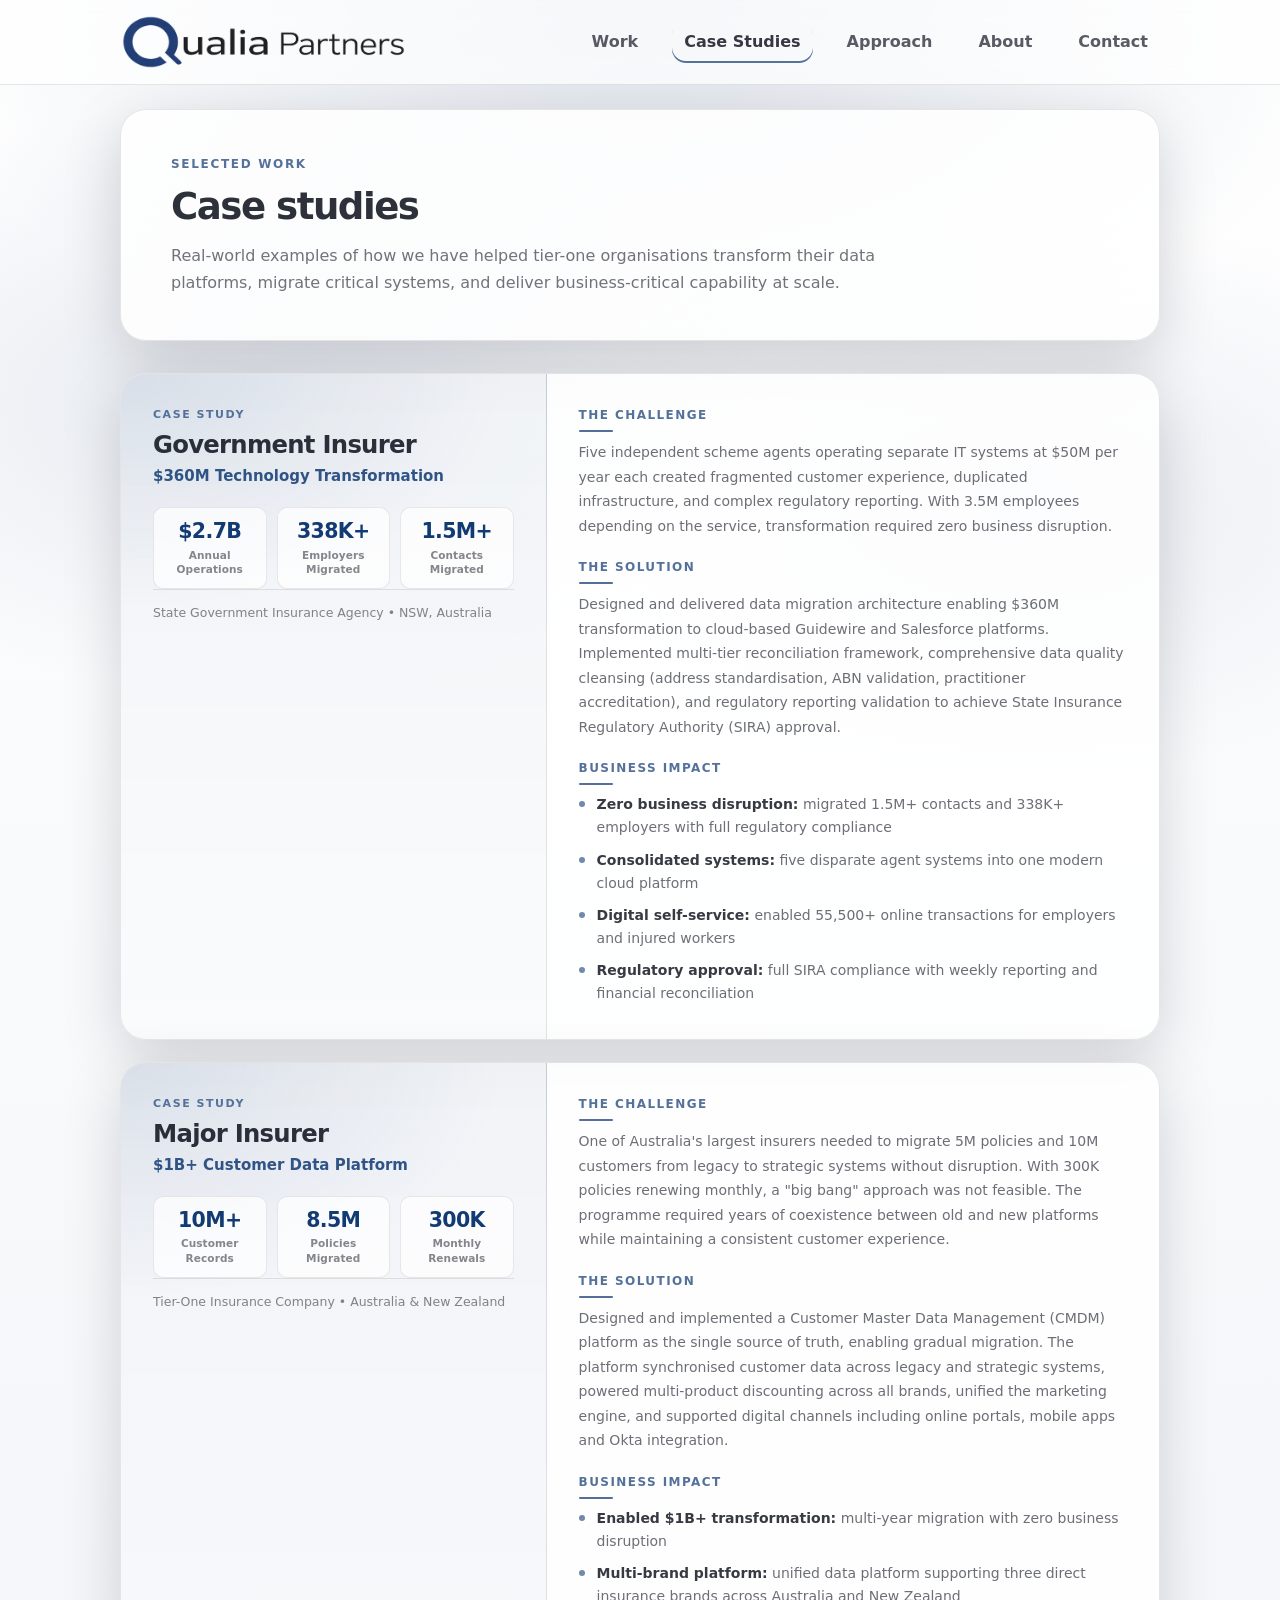
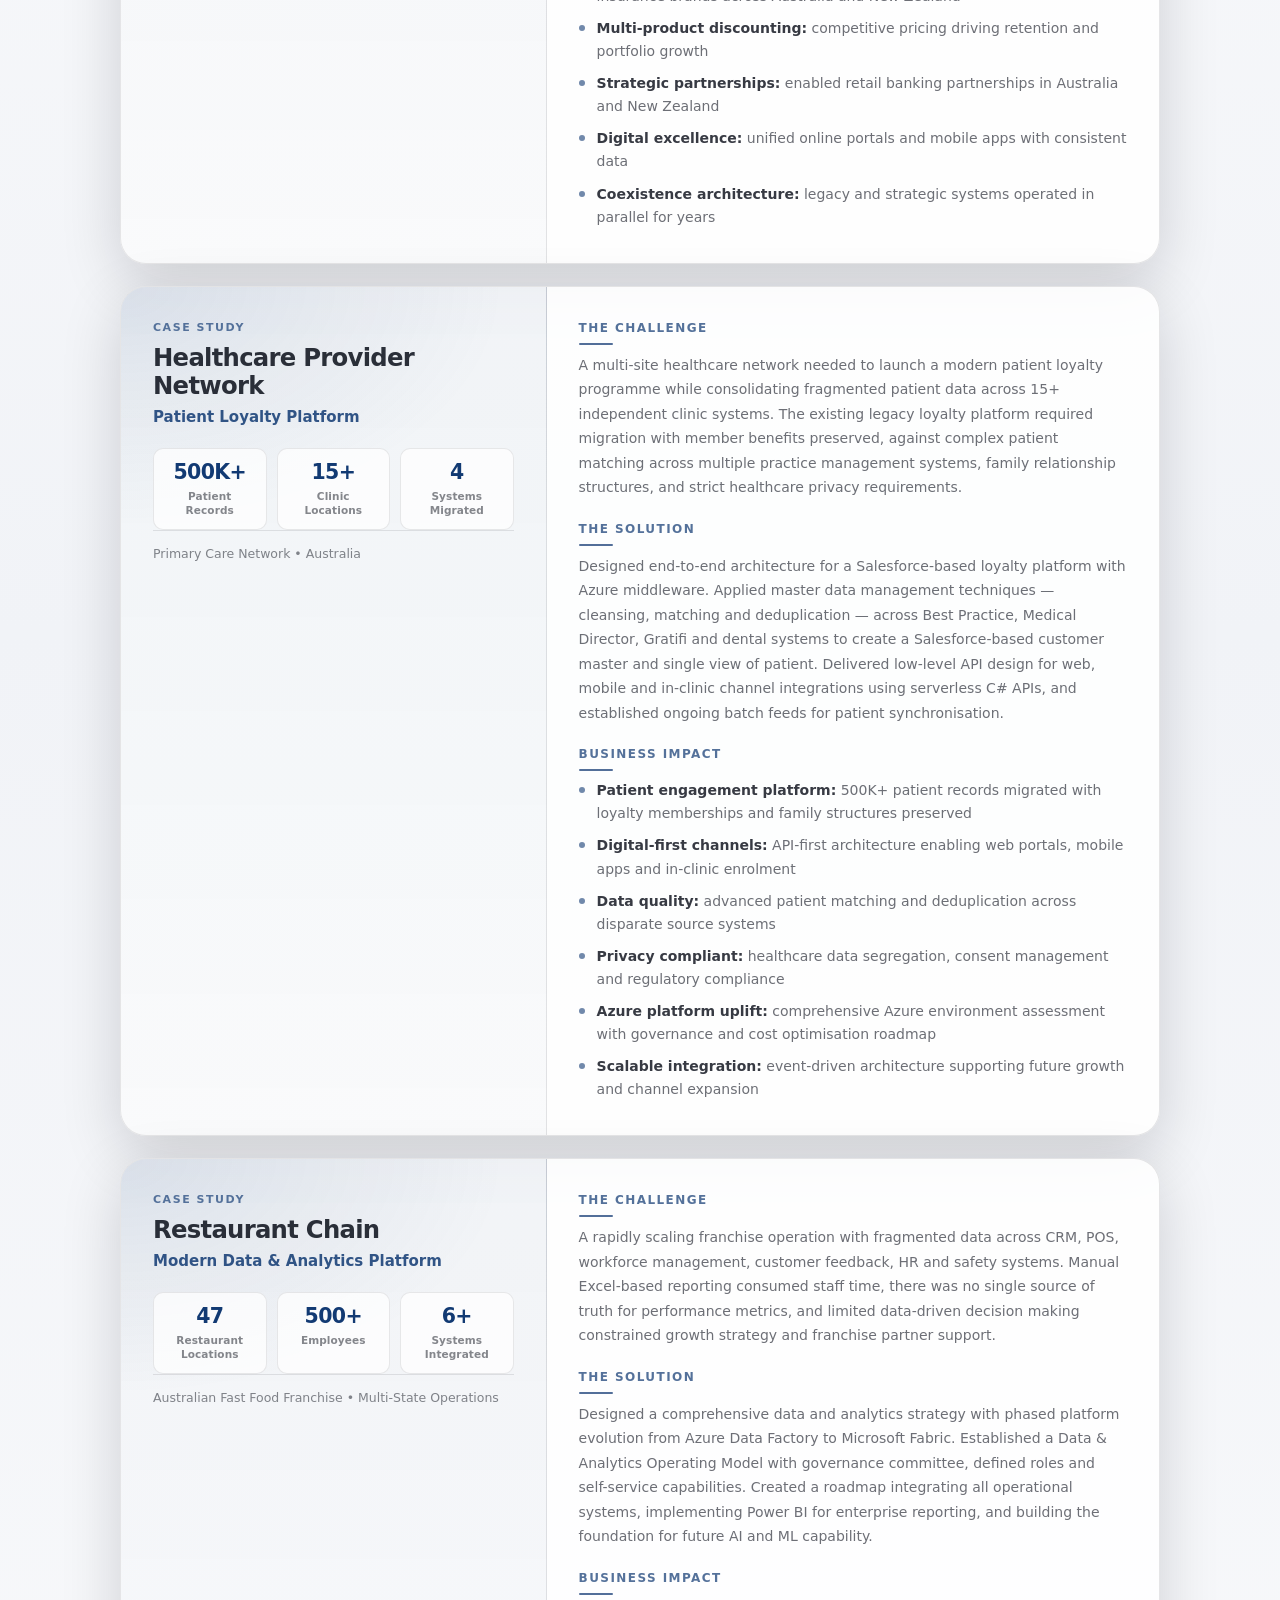
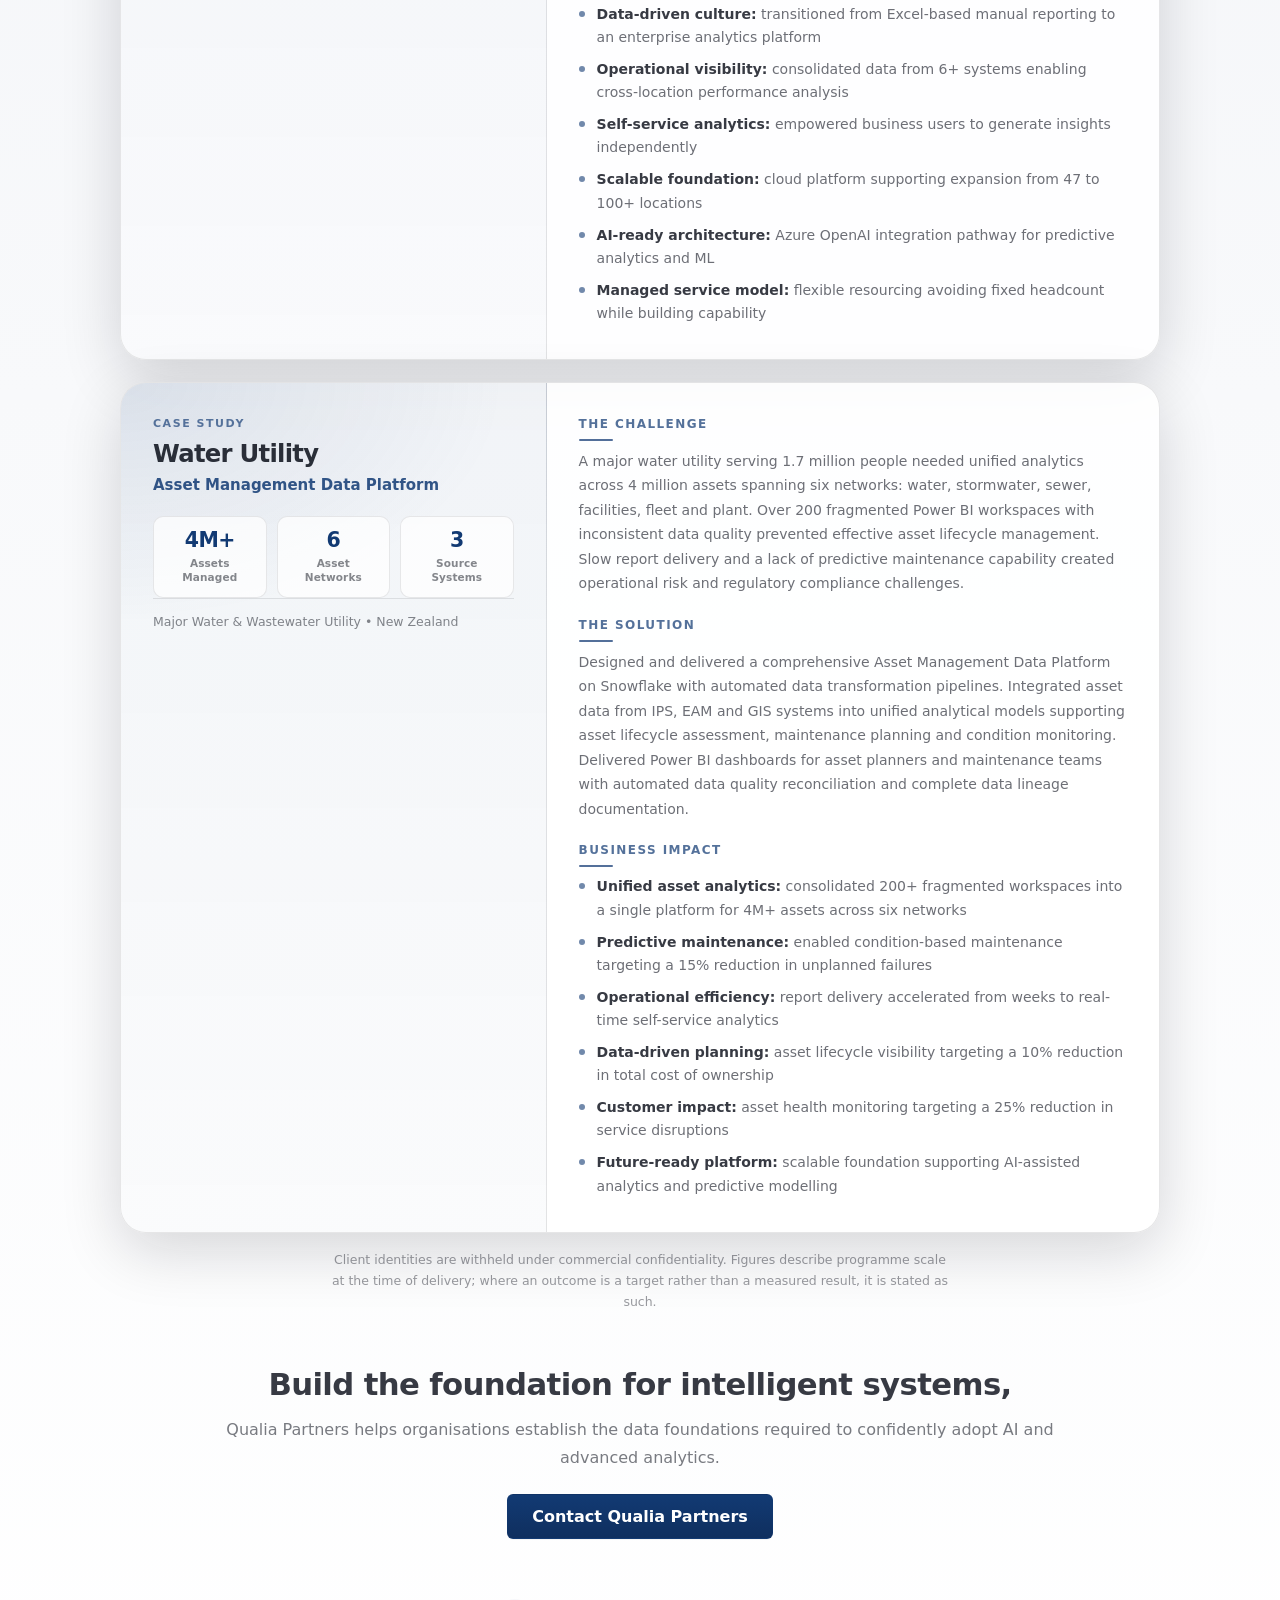
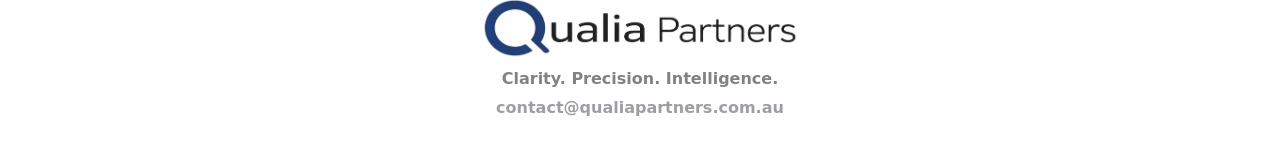
==== case-studies.html @ 9077881a "Add case studies page Migrates the five case studies from the Singular Enterprises site into Qualia'" ====
<!DOCTYPE html>
<html lang="en-AU">
<head>
  <meta charset="UTF-8" />
  <meta name="viewport" content="width=device-width, initial-scale=1.0" />
  <meta name="description" content="Case studies from Qualia Partners: data platform, migration and master data programmes delivered for insurance, healthcare, hospitality and utility organisations." />
  <meta property="og:title" content="Case Studies — Qualia Partners" />
  <meta property="og:description" content="How we have helped tier-one organisations transform data platforms, migrate critical systems, and deliver business-critical capability at scale." />
  <meta property="og:type" content="website" />
  <meta property="og:url" content="https://qualiapartners.com.au/case-studies.html" />
  <link rel="icon" href="./assets/favicon-32.png" type="image/png" sizes="32x32" />
  <link rel="apple-touch-icon" href="./assets/favicon.png" />
  <title>Case Studies — Qualia Partners</title>
  <link rel="stylesheet" href="./style.css" />
</head>
<body>
  <header class="topbar">
    <div class="wrap topbar-inner">
      <a class="brand" href="./index.html" aria-label="Qualia Partners home">
        <img class="brand-logo" src="./assets/logo.png" alt="Qualia Partners" />
      </a>

      <nav class="nav" aria-label="Primary">
        <a href="./index.html#work">Work</a>
        <a class="nav-active" href="./case-studies.html" aria-current="page">Case Studies</a>
        <a href="./index.html#approach">Approach</a>
        <a href="./index.html#about">About</a>
        <a href="./index.html#contact">Contact</a>
      </nav>

      <button class="menu" type="button" aria-label="Menu" id="menuBtn">
        <span></span><span></span><span></span>
      </button>
    </div>
  </header>

  <main id="top">
    <section class="panel-shell">
      <div class="wrap panel page-hero">
        <p class="eyebrow">Selected work</p>
        <h1>Case studies</h1>
        <p>
          Real-world examples of how we have helped tier-one organisations transform their data platforms,
          migrate critical systems, and deliver business-critical capability at scale.
        </p>
      </div>
    </section>

    <section class="cases">
      <div class="wrap cases-list">

        <article class="case">
          <div class="case-head">
            <p class="case-eyebrow">Case Study</p>
            <h2>Government Insurer</h2>
            <p class="case-sub">$360M Technology Transformation</p>
            <div class="stats">
              <div class="stat"><div class="stat-num">$2.7B</div><div class="stat-label">Annual Operations</div></div>
              <div class="stat"><div class="stat-num">338K+</div><div class="stat-label">Employers Migrated</div></div>
              <div class="stat"><div class="stat-num">1.5M+</div><div class="stat-label">Contacts Migrated</div></div>
            </div>
            <p class="case-meta">State Government Insurance Agency &bull; NSW, Australia</p>
          </div>

          <div class="case-body">
            <div class="block">
              <h3>The Challenge</h3>
              <p>Five independent scheme agents operating separate IT systems at $50M per year each created fragmented customer experience, duplicated infrastructure, and complex regulatory reporting. With 3.5M employees depending on the service, transformation required zero business disruption.</p>
            </div>
            <div class="block">
              <h3>The Solution</h3>
              <p>Designed and delivered data migration architecture enabling $360M transformation to cloud-based Guidewire and Salesforce platforms. Implemented multi-tier reconciliation framework, comprehensive data quality cleansing (address standardisation, ABN validation, practitioner accreditation), and regulatory reporting validation to achieve State Insurance Regulatory Authority (SIRA) approval.</p>
            </div>
            <div class="block">
              <h3>Business Impact</h3>
              <ul class="impact">
                <li><strong>Zero business disruption:</strong> migrated 1.5M+ contacts and 338K+ employers with full regulatory compliance</li>
                <li><strong>Consolidated systems:</strong> five disparate agent systems into one modern cloud platform</li>
                <li><strong>Digital self-service:</strong> enabled 55,500+ online transactions for employers and injured workers</li>
                <li><strong>Regulatory approval:</strong> full SIRA compliance with weekly reporting and financial reconciliation</li>
              </ul>
            </div>
          </div>
        </article>

        <article class="case">
          <div class="case-head">
            <p class="case-eyebrow">Case Study</p>
            <h2>Major Insurer</h2>
            <p class="case-sub">$1B+ Customer Data Platform</p>
            <div class="stats">
              <div class="stat"><div class="stat-num">10M+</div><div class="stat-label">Customer Records</div></div>
              <div class="stat"><div class="stat-num">8.5M</div><div class="stat-label">Policies Migrated</div></div>
              <div class="stat"><div class="stat-num">300K</div><div class="stat-label">Monthly Renewals</div></div>
            </div>
            <p class="case-meta">Tier-One Insurance Company &bull; Australia &amp; New Zealand</p>
          </div>

          <div class="case-body">
            <div class="block">
              <h3>The Challenge</h3>
              <p>One of Australia's largest insurers needed to migrate 5M policies and 10M customers from legacy to strategic systems without disruption. With 300K policies renewing monthly, a "big bang" approach was not feasible. The programme required years of coexistence between old and new platforms while maintaining a consistent customer experience.</p>
            </div>
            <div class="block">
              <h3>The Solution</h3>
              <p>Designed and implemented a Customer Master Data Management (CMDM) platform as the single source of truth, enabling gradual migration. The platform synchronised customer data across legacy and strategic systems, powered multi-product discounting across all brands, unified the marketing engine, and supported digital channels including online portals, mobile apps and Okta integration.</p>
            </div>
            <div class="block">
              <h3>Business Impact</h3>
              <ul class="impact">
                <li><strong>Enabled $1B+ transformation:</strong> multi-year migration with zero business disruption</li>
                <li><strong>Multi-brand platform:</strong> unified data platform supporting three direct insurance brands across Australia and New Zealand</li>
                <li><strong>Multi-product discounting:</strong> competitive pricing driving retention and portfolio growth</li>
                <li><strong>Strategic partnerships:</strong> enabled retail banking partnerships in Australia and New Zealand</li>
                <li><strong>Digital excellence:</strong> unified online portals and mobile apps with consistent data</li>
                <li><strong>Coexistence architecture:</strong> legacy and strategic systems operated in parallel for years</li>
              </ul>
            </div>
          </div>
        </article>

        <article class="case">
          <div class="case-head">
            <p class="case-eyebrow">Case Study</p>
            <h2>Healthcare Provider Network</h2>
            <p class="case-sub">Patient Loyalty Platform</p>
            <div class="stats">
              <div class="stat"><div class="stat-num">500K+</div><div class="stat-label">Patient Records</div></div>
              <div class="stat"><div class="stat-num">15+</div><div class="stat-label">Clinic Locations</div></div>
              <div class="stat"><div class="stat-num">4</div><div class="stat-label">Systems Migrated</div></div>
            </div>
            <p class="case-meta">Primary Care Network &bull; Australia</p>
          </div>

          <div class="case-body">
            <div class="block">
              <h3>The Challenge</h3>
              <p>A multi-site healthcare network needed to launch a modern patient loyalty programme while consolidating fragmented patient data across 15+ independent clinic systems. The existing legacy loyalty platform required migration with member benefits preserved, against complex patient matching across multiple practice management systems, family relationship structures, and strict healthcare privacy requirements.</p>
            </div>
            <div class="block">
              <h3>The Solution</h3>
              <p>Designed end-to-end architecture for a Salesforce-based loyalty platform with Azure middleware. Applied master data management techniques &mdash; cleansing, matching and deduplication &mdash; across Best Practice, Medical Director, Gratifi and dental systems to create a Salesforce-based customer master and single view of patient. Delivered low-level API design for web, mobile and in-clinic channel integrations using serverless C# APIs, and established ongoing batch feeds for patient synchronisation.</p>
            </div>
            <div class="block">
              <h3>Business Impact</h3>
              <ul class="impact">
                <li><strong>Patient engagement platform:</strong> 500K+ patient records migrated with loyalty memberships and family structures preserved</li>
                <li><strong>Digital-first channels:</strong> API-first architecture enabling web portals, mobile apps and in-clinic enrolment</li>
                <li><strong>Data quality:</strong> advanced patient matching and deduplication across disparate source systems</li>
                <li><strong>Privacy compliant:</strong> healthcare data segregation, consent management and regulatory compliance</li>
                <li><strong>Azure platform uplift:</strong> comprehensive Azure environment assessment with governance and cost optimisation roadmap</li>
                <li><strong>Scalable integration:</strong> event-driven architecture supporting future growth and channel expansion</li>
              </ul>
            </div>
          </div>
        </article>

        <article class="case">
          <div class="case-head">
            <p class="case-eyebrow">Case Study</p>
            <h2>Restaurant Chain</h2>
            <p class="case-sub">Modern Data &amp; Analytics Platform</p>
            <div class="stats">
              <div class="stat"><div class="stat-num">47</div><div class="stat-label">Restaurant Locations</div></div>
              <div class="stat"><div class="stat-num">500+</div><div class="stat-label">Employees</div></div>
              <div class="stat"><div class="stat-num">6+</div><div class="stat-label">Systems Integrated</div></div>
            </div>
            <p class="case-meta">Australian Fast Food Franchise &bull; Multi-State Operations</p>
          </div>

          <div class="case-body">
            <div class="block">
              <h3>The Challenge</h3>
              <p>A rapidly scaling franchise operation with fragmented data across CRM, POS, workforce management, customer feedback, HR and safety systems. Manual Excel-based reporting consumed staff time, there was no single source of truth for performance metrics, and limited data-driven decision making constrained growth strategy and franchise partner support.</p>
            </div>
            <div class="block">
              <h3>The Solution</h3>
              <p>Designed a comprehensive data and analytics strategy with phased platform evolution from Azure Data Factory to Microsoft Fabric. Established a Data &amp; Analytics Operating Model with governance committee, defined roles and self-service capabilities. Created a roadmap integrating all operational systems, implementing Power BI for enterprise reporting, and building the foundation for future AI and ML capability.</p>
            </div>
            <div class="block">
              <h3>Business Impact</h3>
              <ul class="impact">
                <li><strong>Data-driven culture:</strong> transitioned from Excel-based manual reporting to an enterprise analytics platform</li>
                <li><strong>Operational visibility:</strong> consolidated data from 6+ systems enabling cross-location performance analysis</li>
                <li><strong>Self-service analytics:</strong> empowered business users to generate insights independently</li>
                <li><strong>Scalable foundation:</strong> cloud platform supporting expansion from 47 to 100+ locations</li>
                <li><strong>AI-ready architecture:</strong> Azure OpenAI integration pathway for predictive analytics and ML</li>
                <li><strong>Managed service model:</strong> flexible resourcing avoiding fixed headcount while building capability</li>
              </ul>
            </div>
          </div>
        </article>

        <article class="case">
          <div class="case-head">
            <p class="case-eyebrow">Case Study</p>
            <h2>Water Utility</h2>
            <p class="case-sub">Asset Management Data Platform</p>
            <div class="stats">
              <div class="stat"><div class="stat-num">4M+</div><div class="stat-label">Assets Managed</div></div>
              <div class="stat"><div class="stat-num">6</div><div class="stat-label">Asset Networks</div></div>
              <div class="stat"><div class="stat-num">3</div><div class="stat-label">Source Systems</div></div>
            </div>
            <p class="case-meta">Major Water &amp; Wastewater Utility &bull; New Zealand</p>
          </div>

          <div class="case-body">
            <div class="block">
              <h3>The Challenge</h3>
              <p>A major water utility serving 1.7 million people needed unified analytics across 4 million assets spanning six networks: water, stormwater, sewer, facilities, fleet and plant. Over 200 fragmented Power BI workspaces with inconsistent data quality prevented effective asset lifecycle management. Slow report delivery and a lack of predictive maintenance capability created operational risk and regulatory compliance challenges.</p>
            </div>
            <div class="block">
              <h3>The Solution</h3>
              <p>Designed and delivered a comprehensive Asset Management Data Platform on Snowflake with automated data transformation pipelines. Integrated asset data from IPS, EAM and GIS systems into unified analytical models supporting asset lifecycle assessment, maintenance planning and condition monitoring. Delivered Power BI dashboards for asset planners and maintenance teams with automated data quality reconciliation and complete data lineage documentation.</p>
            </div>
            <div class="block">
              <h3>Business Impact</h3>
              <ul class="impact">
                <li><strong>Unified asset analytics:</strong> consolidated 200+ fragmented workspaces into a single platform for 4M+ assets across six networks</li>
                <li><strong>Predictive maintenance:</strong> enabled condition-based maintenance targeting a 15% reduction in unplanned failures</li>
                <li><strong>Operational efficiency:</strong> report delivery accelerated from weeks to real-time self-service analytics</li>
                <li><strong>Data-driven planning:</strong> asset lifecycle visibility targeting a 10% reduction in total cost of ownership</li>
                <li><strong>Customer impact:</strong> asset health monitoring targeting a 25% reduction in service disruptions</li>
                <li><strong>Future-ready platform:</strong> scalable foundation supporting AI-assisted analytics and predictive modelling</li>
              </ul>
            </div>
          </div>
        </article>

      </div>
    </section>

    <section class="note">
      <div class="wrap">
        <p>
          Client identities are withheld under commercial confidentiality. Figures describe programme scale at the
          time of delivery; where an outcome is a target rather than a measured result, it is stated as such.
        </p>
      </div>
    </section>

    <section class="cta">
      <div class="wrap cta-inner">
        <h2>Build the foundation for intelligent systems,</h2>
        <p>
          Qualia Partners helps organisations establish the data foundations required to confidently adopt AI and advanced analytics.
        </p>
        <a class="btn btn-primary btn-wide" href="mailto:contact@qualiapartners.com.au">Contact Qualia Partners</a>
      </div>
    </section>
  </main>

  <footer id="contact" class="footer">
    <div class="wrap footer-inner">
      <img class="footer-logo" src="./assets/logo.png" alt="Qualia Partners" />
      <div class="footer-tag">Clarity. Precision. Intelligence.</div>
      <div class="footer-email">contact@qualiapartners.com.au</div>
    </div>
  </footer>

  <script src="./script.js"></script>
</body>
</html>
---- style.css ----
/* Qualia Partners - single page, all local assets */
:root{
  --blue:#123A73;
  --blue2:#0F2F5F;
  --ink:#0b0f1a;
  --muted:rgba(11,15,26,0.58);
  --line:rgba(11,15,26,0.10);
  --panel:rgba(255,255,255,0.86);
  --shadow:0 18px 60px rgba(11,15,26,0.16);
  --radius:26px;
  --max:1040px;
}
*{box-sizing:border-box;}
html{scroll-behavior:smooth;}
body{
  margin:0;
  font-family:ui-sans-serif,system-ui,-apple-system,"Segoe UI",Roboto,Arial,"Noto Sans","Helvetica Neue",sans-serif;
  color:var(--ink);
  background:
    radial-gradient(1200px 700px at 50% 0%, rgba(18,58,115,0.14), transparent 60%),
    radial-gradient(900px 520px at 20% 8%, rgba(18,58,115,0.10), transparent 58%),
    radial-gradient(900px 520px at 80% 10%, rgba(18,58,115,0.08), transparent 55%),
    linear-gradient(180deg,#ffffff 0%,#f1f3f7 45%,#ffffff 100%);
}
img{max-width:100%;display:block;}
a{color:inherit;text-decoration:none;}
.wrap{width:min(var(--max),calc(100% - 64px));margin:0 auto;}

/* Topbar */
.topbar{
  position:sticky;top:0;z-index:50;
  background:rgba(255,255,255,0.72);
  backdrop-filter:blur(12px);
}
.topbar:after{content:"";display:block;height:1px;background:var(--line);}
.topbar-inner{display:flex;align-items:center;justify-content:space-between;padding:14px 0;gap:16px;}
.brand-logo{height:56px;width:auto;}
.nav{display:flex;gap:22px;align-items:center;font-weight:650;color:rgba(11,15,26,0.68);}
.nav a{padding:10px 12px 12px;border-radius:14px;transition:background 0.15s,color 0.15s;}
.nav a:hover{background:rgba(18,58,115,0.06);color:rgba(11,15,26,0.86);}
.nav a:focus-visible{outline:2px solid var(--blue);outline-offset:2px;}
.nav-active{box-shadow:inset 0 -2px 0 rgba(18,58,115,0.70);color:rgba(11,15,26,0.82);}
.menu{display:none;border:1px solid rgba(11,15,26,0.16);background:rgba(255,255,255,0.65);border-radius:14px;padding:10px 12px;cursor:pointer;}
.menu span{display:block;width:26px;height:2px;background:rgba(11,15,26,0.70);margin:4px 0;border-radius:2px;}

/* Hero */
.panel-shell{padding:24px 0 6px;}
.panel{background:var(--panel);border:1px solid rgba(11,15,26,0.10);border-radius:var(--radius);box-shadow:var(--shadow);overflow:hidden;}
.hero-grid{
  display:grid;grid-template-columns:1.25fr 0.75fr;gap:8px;align-items:center;
  padding:52px 50px;
  background:
    radial-gradient(900px 520px at 90% 20%, rgba(18,58,115,0.10), transparent 60%),
    linear-gradient(180deg,rgba(255,255,255,0.85) 0%,rgba(255,255,255,0.68) 100%);
}
.hero-copy h1{margin:0 0 14px;font-size:clamp(34px,3.2vw,52px);line-height:1.10;letter-spacing:-0.04em;font-weight:800;color:rgba(11,15,26,0.86);}
.hero-lead{margin:0 0 22px;color:var(--muted);font-size:16px;line-height:1.65;max-width:64ch;}
.hero-actions{display:flex;gap:12px;flex-wrap:wrap;}
.btn{display:inline-flex;align-items:center;justify-content:center;padding:12px 18px;border-radius:6px;font-weight:700;border:1px solid rgba(11,15,26,0.18);box-shadow:0 1px 0 rgba(11,15,26,0.04);transition:opacity 0.15s,box-shadow 0.15s;}
.btn:hover{opacity:0.88;box-shadow:0 2px 8px rgba(11,15,26,0.12);}
.btn:focus-visible{outline:2px solid var(--blue);outline-offset:2px;}
.btn-primary{background:linear-gradient(180deg,var(--blue) 0%,var(--blue2) 100%);color:#fff;border-color:rgba(18,58,115,0.35);}
.btn-secondary{background:rgba(255,255,255,0.70);color:rgba(11,15,26,0.72);}
.btn-wide{padding-left:24px;padding-right:24px;}
.hero-visual{display:flex;justify-content:flex-end;align-items:center;}
.hero-visual img{width:min(440px,100%);opacity:0.98;}

/* Statement */
.statement{padding:58px 0 18px;}
.statement-inner{text-align:center;max-width:860px;}
.statement h2{margin:0 0 18px;font-size:clamp(26px,2.4vw,36px);letter-spacing:-0.02em;line-height:1.25;font-weight:750;color:rgba(11,15,26,0.82);}
.statement p{margin:0 auto 14px;max-width:78ch;color:rgba(11,15,26,0.55);line-height:1.8;}
.rule{width:240px;height:3px;margin:22px auto 0;background:rgba(18,58,115,0.78);border-radius:999px;}

/* Cards */
.cards{padding:26px 0 22px;}
.cards-grid{display:grid;grid-template-columns:repeat(3,1fr);gap:18px;}
.card{background:rgba(255,255,255,0.82);border:1px solid rgba(11,15,26,0.10);border-radius:10px;box-shadow:0 8px 22px rgba(11,15,26,0.10);padding:22px 22px 14px;}
.card-icon{width:34px;height:34px;margin-bottom:12px;}
.card h3{margin:0 0 10px;line-height:1.2;letter-spacing:-0.02em;color:rgba(11,15,26,0.82);font-size:16px;font-weight:750;}
.card p{margin:0 0 16px;color:rgba(11,15,26,0.55);line-height:1.7;font-size:13px;}
.card-accent{height:2px;width:100%;background:rgba(18,58,115,0.78);border-radius:999px;}

/* CTA */
.cta{padding:54px 0 40px;}
.cta-inner{text-align:center;max-width:860px;}
.cta h2{margin:0 0 14px;font-size:clamp(26px,2.4vw,36px);letter-spacing:-0.02em;color:rgba(11,15,26,0.82);}
.cta p{margin:0 auto 22px;max-width:82ch;color:rgba(11,15,26,0.55);line-height:1.75;}

/* Footer */
.footer{padding:18px 0 44px;text-align:center;}
.footer-logo{height:62px;width:auto;margin:0 auto;}
.footer-tag{margin-top:10px;font-weight:650;color:rgba(11,15,26,0.52);}
.footer-email{margin-top:10px;font-weight:650;color:rgba(11,15,26,0.40);}

@media (max-width:980px){
  .wrap{width:min(var(--max),calc(100% - 28px));}
  .hero-grid{grid-template-columns:1fr;padding:36px 24px;}
  .hero-visual{justify-content:center;margin-top:6px;}
  .cards-grid{grid-template-columns:1fr;}
  .topbar-inner{position:relative;}
  .nav{display:none;position:absolute;top:100%;right:0;flex-direction:column;align-items:flex-end;gap:4px;background:rgba(255,255,255,0.96);backdrop-filter:blur(12px);border:1px solid var(--line);border-radius:14px;padding:10px;box-shadow:var(--shadow);z-index:60;}
  .nav.nav-open{display:flex;}
  .menu{display:inline-flex;}
  .brand-logo{height:50px;}
}

/* ---------------------------------------------------------------
   Case studies page
   --------------------------------------------------------------- */

/* Page hero */
.page-hero{padding:44px 50px;}
.page-hero .eyebrow{margin:0 0 12px;font-size:12px;font-weight:750;letter-spacing:0.14em;text-transform:uppercase;color:rgba(18,58,115,0.72);}
.page-hero h1{margin:0 0 14px;font-size:clamp(30px,2.9vw,46px);line-height:1.12;letter-spacing:-0.04em;font-weight:800;color:rgba(11,15,26,0.86);}
.page-hero p{margin:0;max-width:70ch;color:var(--muted);font-size:16px;line-height:1.7;}

/* Case list */
.cases{padding:26px 0 10px;}
.cases-list{display:flex;flex-direction:column;gap:22px;}

.case{
  background:var(--panel);
  border:1px solid rgba(11,15,26,0.10);
  border-radius:var(--radius);
  box-shadow:var(--shadow);
  overflow:hidden;
  display:grid;
  grid-template-columns:0.82fr 1.18fr;
}

/* Left rail */
.case-head{
  padding:34px 32px;
  border-right:1px solid var(--line);
  background:
    radial-gradient(620px 380px at 0% 0%, rgba(18,58,115,0.10), transparent 62%),
    linear-gradient(180deg,rgba(18,58,115,0.055) 0%,rgba(18,58,115,0.02) 100%);
}
.case-eyebrow{margin:0 0 10px;font-size:11px;font-weight:750;letter-spacing:0.14em;text-transform:uppercase;color:rgba(18,58,115,0.68);}
.case-head h2{margin:0 0 6px;font-size:clamp(21px,1.9vw,27px);line-height:1.18;letter-spacing:-0.03em;font-weight:800;color:rgba(11,15,26,0.86);}
.case-sub{margin:0 0 14px;font-size:15px;font-weight:700;line-height:1.4;color:rgba(18,58,115,0.86);}
.case-meta{margin:0;padding-top:14px;border-top:1px solid rgba(11,15,26,0.10);font-size:12.5px;line-height:1.5;color:rgba(11,15,26,0.50);}

/* Stat row */
.stats{display:grid;grid-template-columns:repeat(3,1fr);gap:10px;margin-top:20px;}
.stat{background:rgba(255,255,255,0.72);border:1px solid rgba(11,15,26,0.09);border-radius:10px;padding:12px 10px;text-align:center;}
.stat-num{font-size:clamp(17px,1.6vw,21px);font-weight:800;letter-spacing:-0.03em;line-height:1.15;color:var(--blue);}
.stat-label{margin-top:4px;font-size:10.5px;font-weight:650;line-height:1.35;letter-spacing:0.01em;color:rgba(11,15,26,0.50);}

/* Right body */
.case-body{padding:34px 32px;display:flex;flex-direction:column;gap:22px;}
.block h3{
  margin:0 0 8px;font-size:12px;font-weight:750;letter-spacing:0.12em;text-transform:uppercase;
  color:rgba(18,58,115,0.72);
}
.block h3:after{content:"";display:block;width:34px;height:2px;margin-top:8px;background:rgba(18,58,115,0.72);border-radius:999px;}
.block p{margin:0;color:rgba(11,15,26,0.60);line-height:1.75;font-size:14px;}
.impact{margin:0;padding:0;list-style:none;display:flex;flex-direction:column;gap:9px;}
.impact li{position:relative;padding-left:18px;color:rgba(11,15,26,0.60);line-height:1.65;font-size:14px;}
.impact li:before{content:"";position:absolute;left:0;top:8px;width:6px;height:6px;border-radius:50%;background:rgba(18,58,115,0.60);}
.impact strong{font-weight:750;color:rgba(11,15,26,0.82);}

/* Footnote */
.note{padding:6px 0 0;}
.note p{margin:0 auto;max-width:78ch;text-align:center;font-size:12.5px;line-height:1.7;color:rgba(11,15,26,0.42);}

@media (max-width:980px){
  .page-hero{padding:30px 24px;}
  .case{grid-template-columns:1fr;}
  .case-head{border-right:none;border-bottom:1px solid var(--line);padding:26px 22px;}
  .case-body{padding:26px 22px;gap:20px;}
  .stats{gap:8px;}
  .stat{padding:10px 6px;}
}

@media (max-width:520px){
  .stats{grid-template-columns:1fr;}
  .stat{display:flex;align-items:baseline;justify-content:flex-start;gap:10px;text-align:left;}
  .stat-label{margin-top:0;}
}

/* Link out from the services grid */
.cards-more{display:flex;justify-content:center;margin-top:22px;}
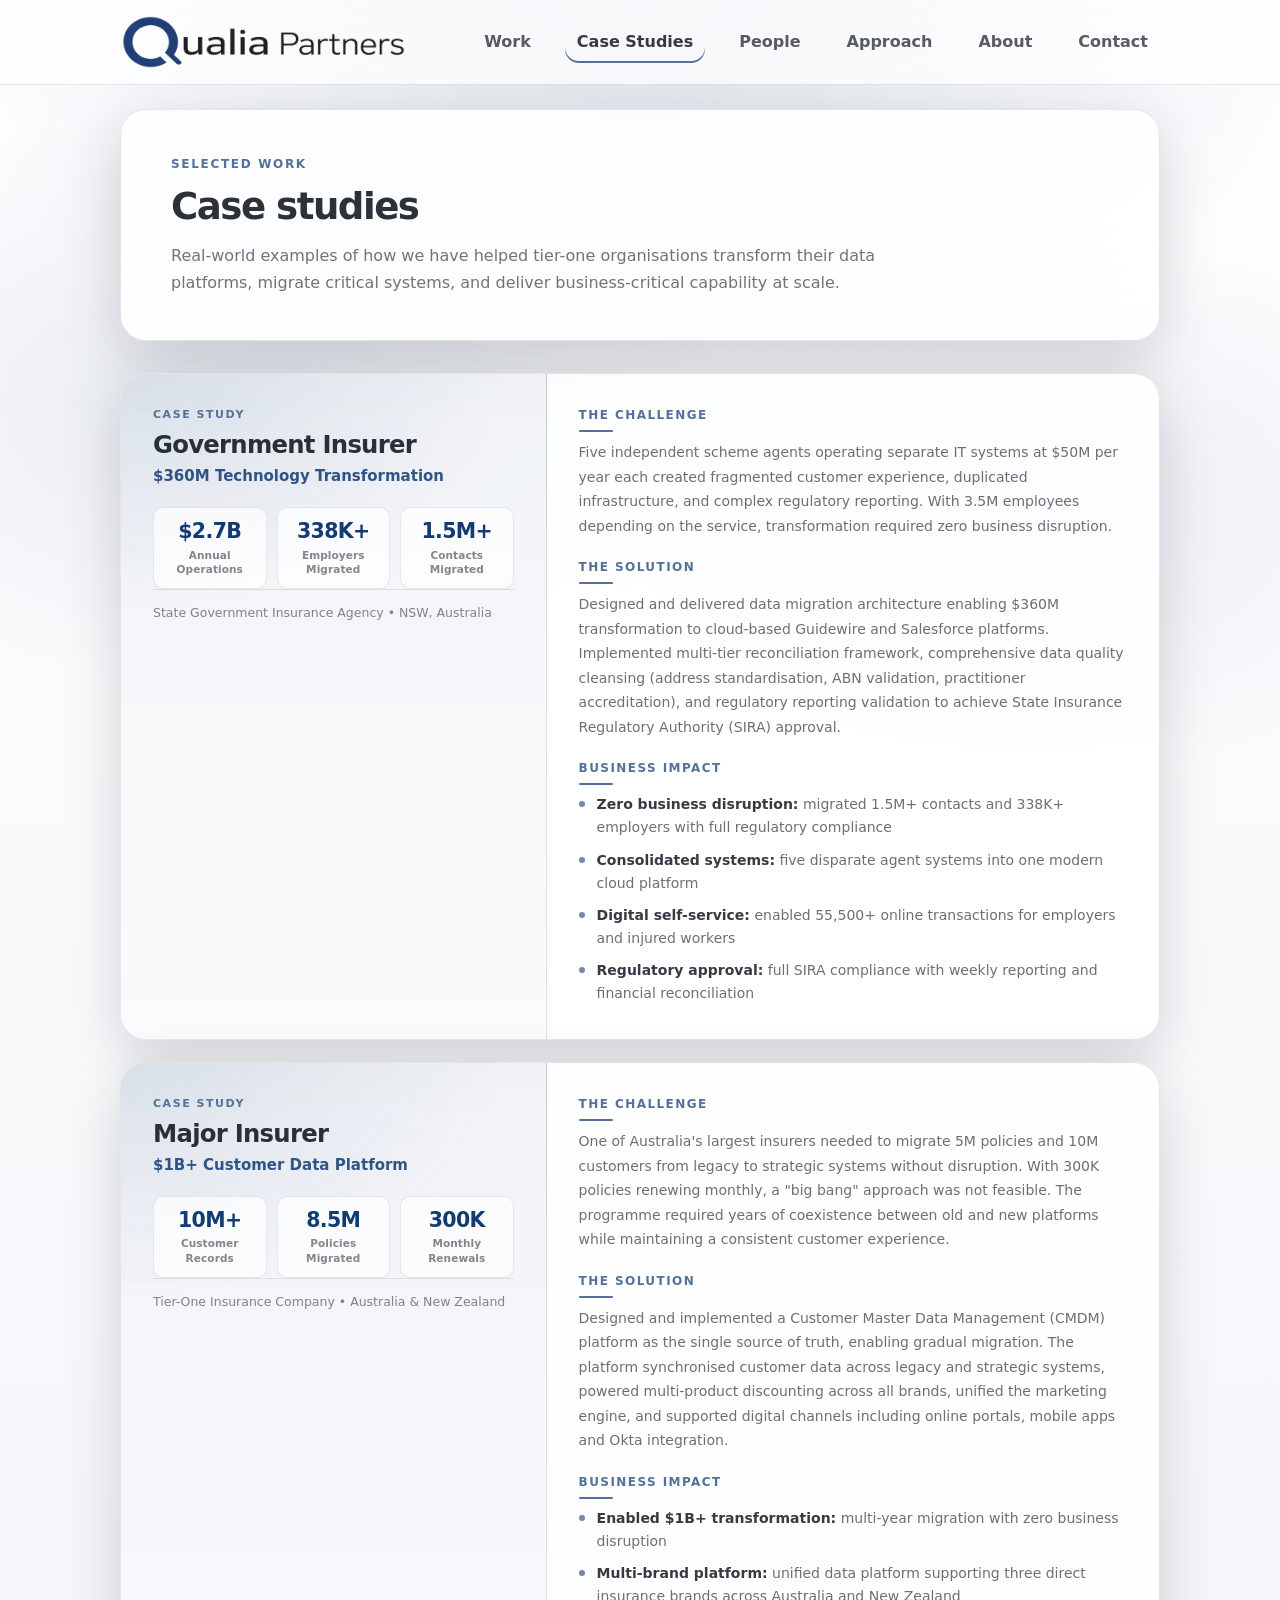
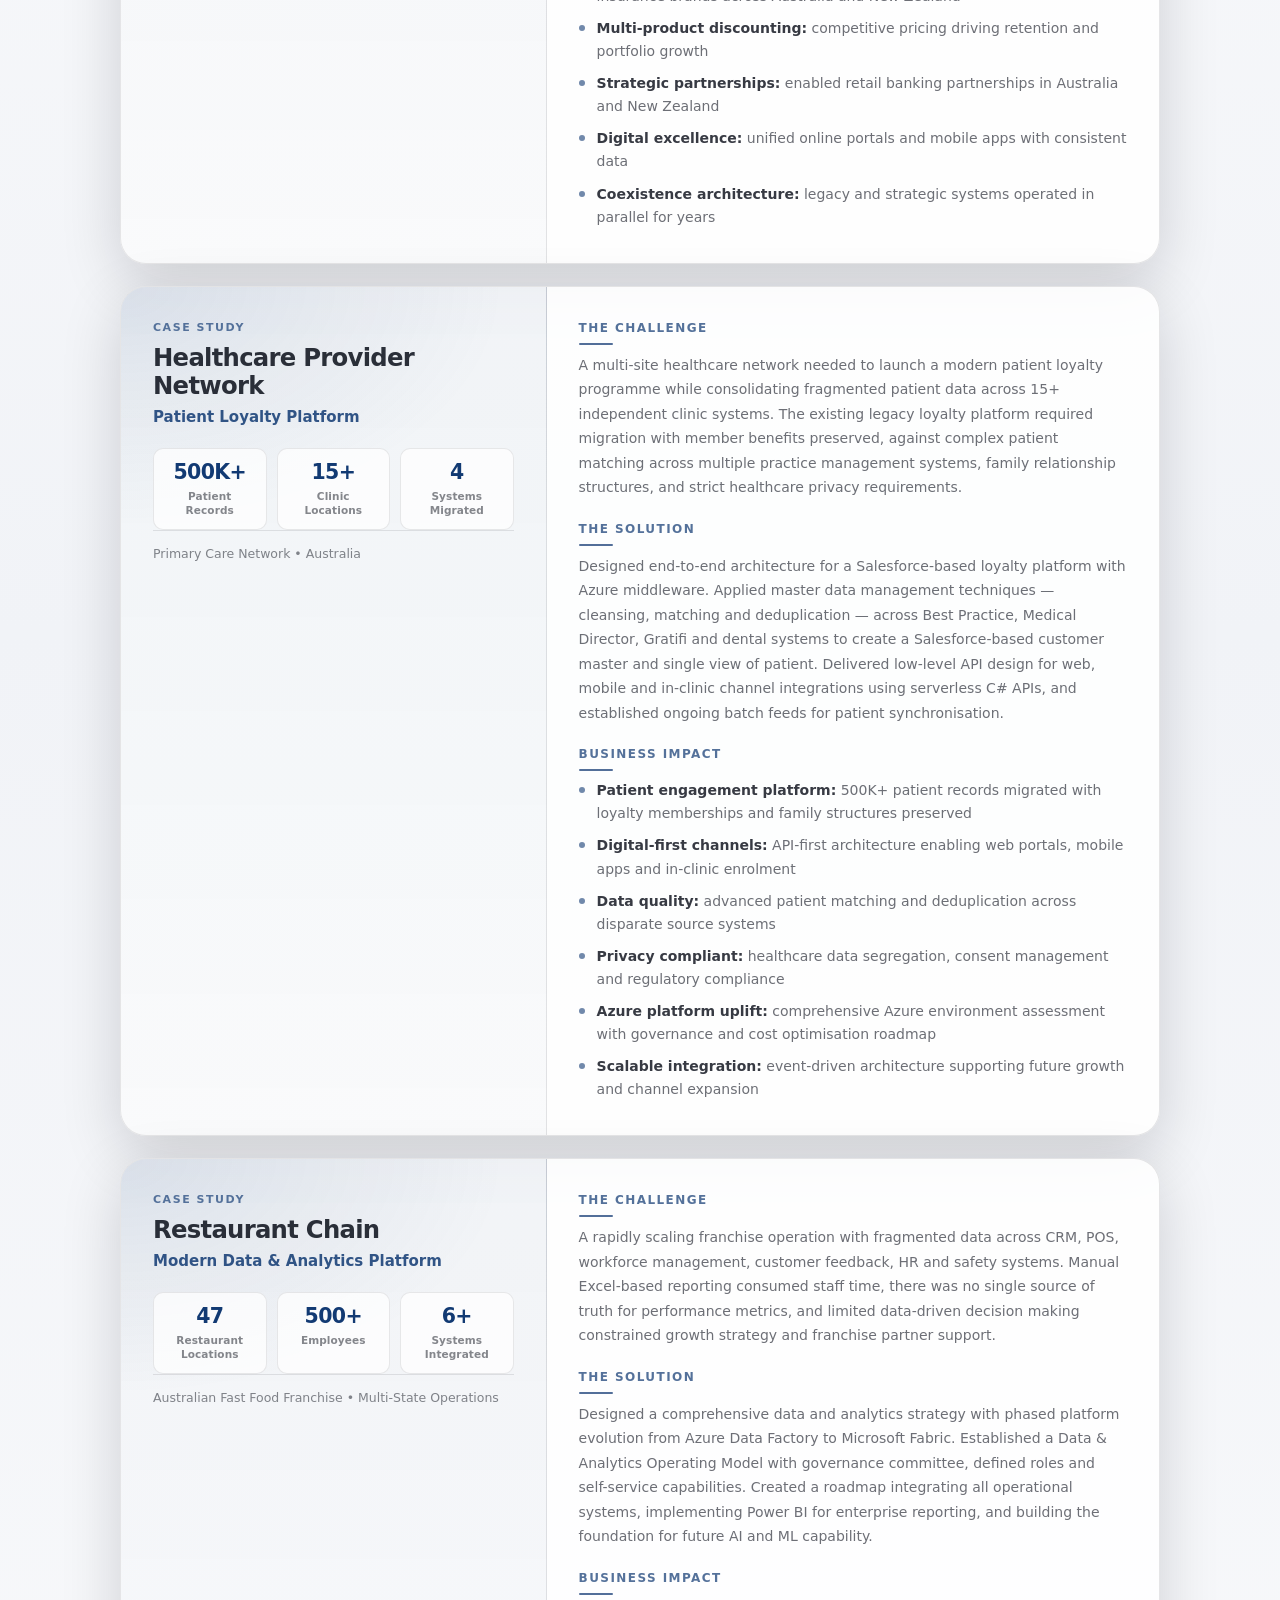
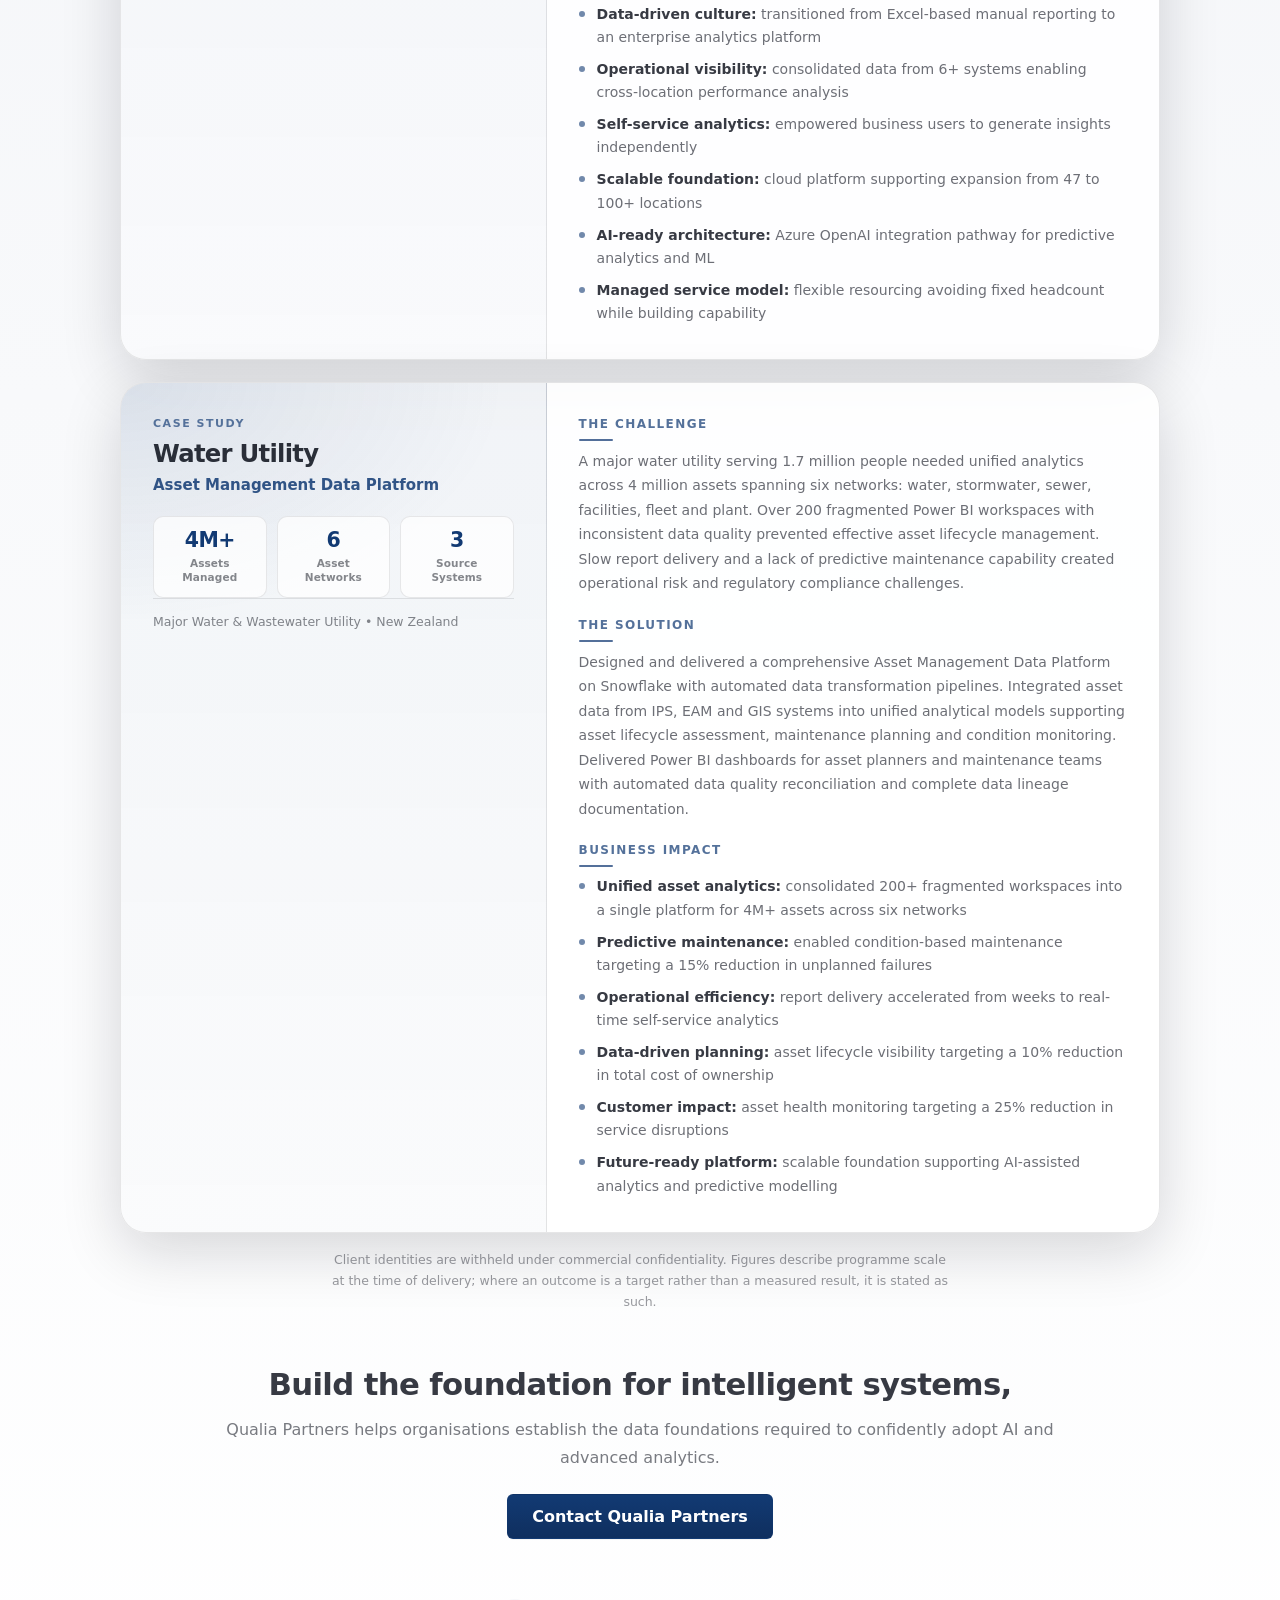
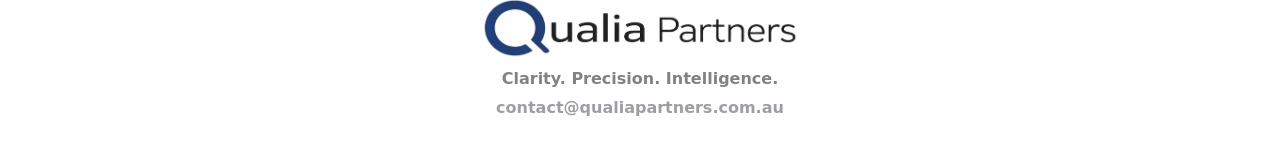
==== commit eb74f9f1: "Add people section Two partners (Stefan, James) and eight associates, each with their specialisation" ====
--- a/case-studies.html
+++ b/case-studies.html
@@ -23,6 +23,7 @@
       <nav class="nav" aria-label="Primary">
         <a href="./index.html#work">Work</a>
         <a class="nav-active" href="./case-studies.html" aria-current="page">Case Studies</a>
+        <a href="./index.html#people">People</a>
         <a href="./index.html#approach">Approach</a>
         <a href="./index.html#about">About</a>
         <a href="./index.html#contact">Contact</a>
--- a/style.css
+++ b/style.css
@@ -182,3 +182,66 @@
 
 /* Link out from the services grid */
 .cards-more{display:flex;justify-content:center;margin-top:22px;}
+
+/* ---------------------------------------------------------------
+   People
+   --------------------------------------------------------------- */
+.people{padding:34px 0 10px;}
+.people-head{text-align:center;max-width:760px;margin:0 auto 26px;}
+.people-head h2{margin:0 0 12px;font-size:clamp(26px,2.4vw,36px);letter-spacing:-0.02em;line-height:1.25;font-weight:750;color:rgba(11,15,26,0.82);}
+.people-head p{margin:0;color:rgba(11,15,26,0.55);line-height:1.75;}
+
+.people-group{margin-top:28px;}
+.group-label{
+  display:flex;align-items:center;gap:14px;margin:0 0 16px;
+  font-size:11.5px;font-weight:750;letter-spacing:0.14em;text-transform:uppercase;color:rgba(18,58,115,0.68);
+}
+.group-label:after{content:"";flex:1;height:1px;background:var(--line);}
+.group-note{margin:-8px 0 16px;font-size:13px;line-height:1.65;color:rgba(11,15,26,0.45);max-width:70ch;}
+
+.people-grid{display:grid;grid-template-columns:repeat(2,1fr);gap:16px;}
+
+.person{
+  display:grid;grid-template-columns:auto 1fr;gap:18px;align-items:start;
+  background:rgba(255,255,255,0.82);
+  border:1px solid rgba(11,15,26,0.10);
+  border-radius:14px;
+  box-shadow:0 8px 22px rgba(11,15,26,0.08);
+  padding:20px;
+}
+.person-photo{
+  width:96px;height:96px;border-radius:12px;object-fit:cover;
+  border:1px solid rgba(11,15,26,0.10);
+  box-shadow:0 2px 10px rgba(11,15,26,0.10);
+  background:rgba(18,58,115,0.06);
+}
+.person-name{margin:0 0 3px;font-size:17px;font-weight:800;letter-spacing:-0.02em;line-height:1.25;color:rgba(11,15,26,0.86);}
+.person-role{margin:0 0 10px;font-size:13px;font-weight:750;line-height:1.4;color:rgba(18,58,115,0.86);}
+.person-bio{margin:0;font-size:13px;line-height:1.7;color:rgba(11,15,26,0.55);}
+.person-bio strong{font-weight:700;color:rgba(11,15,26,0.70);}
+
+/* Partners read a step larger */
+.person-partner{padding:24px;}
+.person-partner .person-photo{width:120px;height:120px;border-radius:14px;}
+.person-partner .person-name{font-size:19px;}
+.person-partner .person-role{font-size:13.5px;}
+
+@media (max-width:980px){
+  .people-grid{grid-template-columns:1fr;}
+}
+@media (max-width:560px){
+  .person{grid-template-columns:1fr;gap:14px;}
+  .person-photo,.person-partner .person-photo{width:88px;height:88px;}
+}
+
+/* Initials placeholder, used until a headshot is supplied */
+.person-initials{
+  display:flex;align-items:center;justify-content:center;
+  width:96px;height:96px;border-radius:12px;
+  border:1px dashed rgba(18,58,115,0.28);
+  background:linear-gradient(180deg,rgba(18,58,115,0.09) 0%,rgba(18,58,115,0.04) 100%);
+  font-size:26px;font-weight:800;letter-spacing:-0.02em;
+  color:rgba(18,58,115,0.55);
+  user-select:none;
+}
+@media (max-width:560px){ .person-initials{width:88px;height:88px;font-size:24px;} }
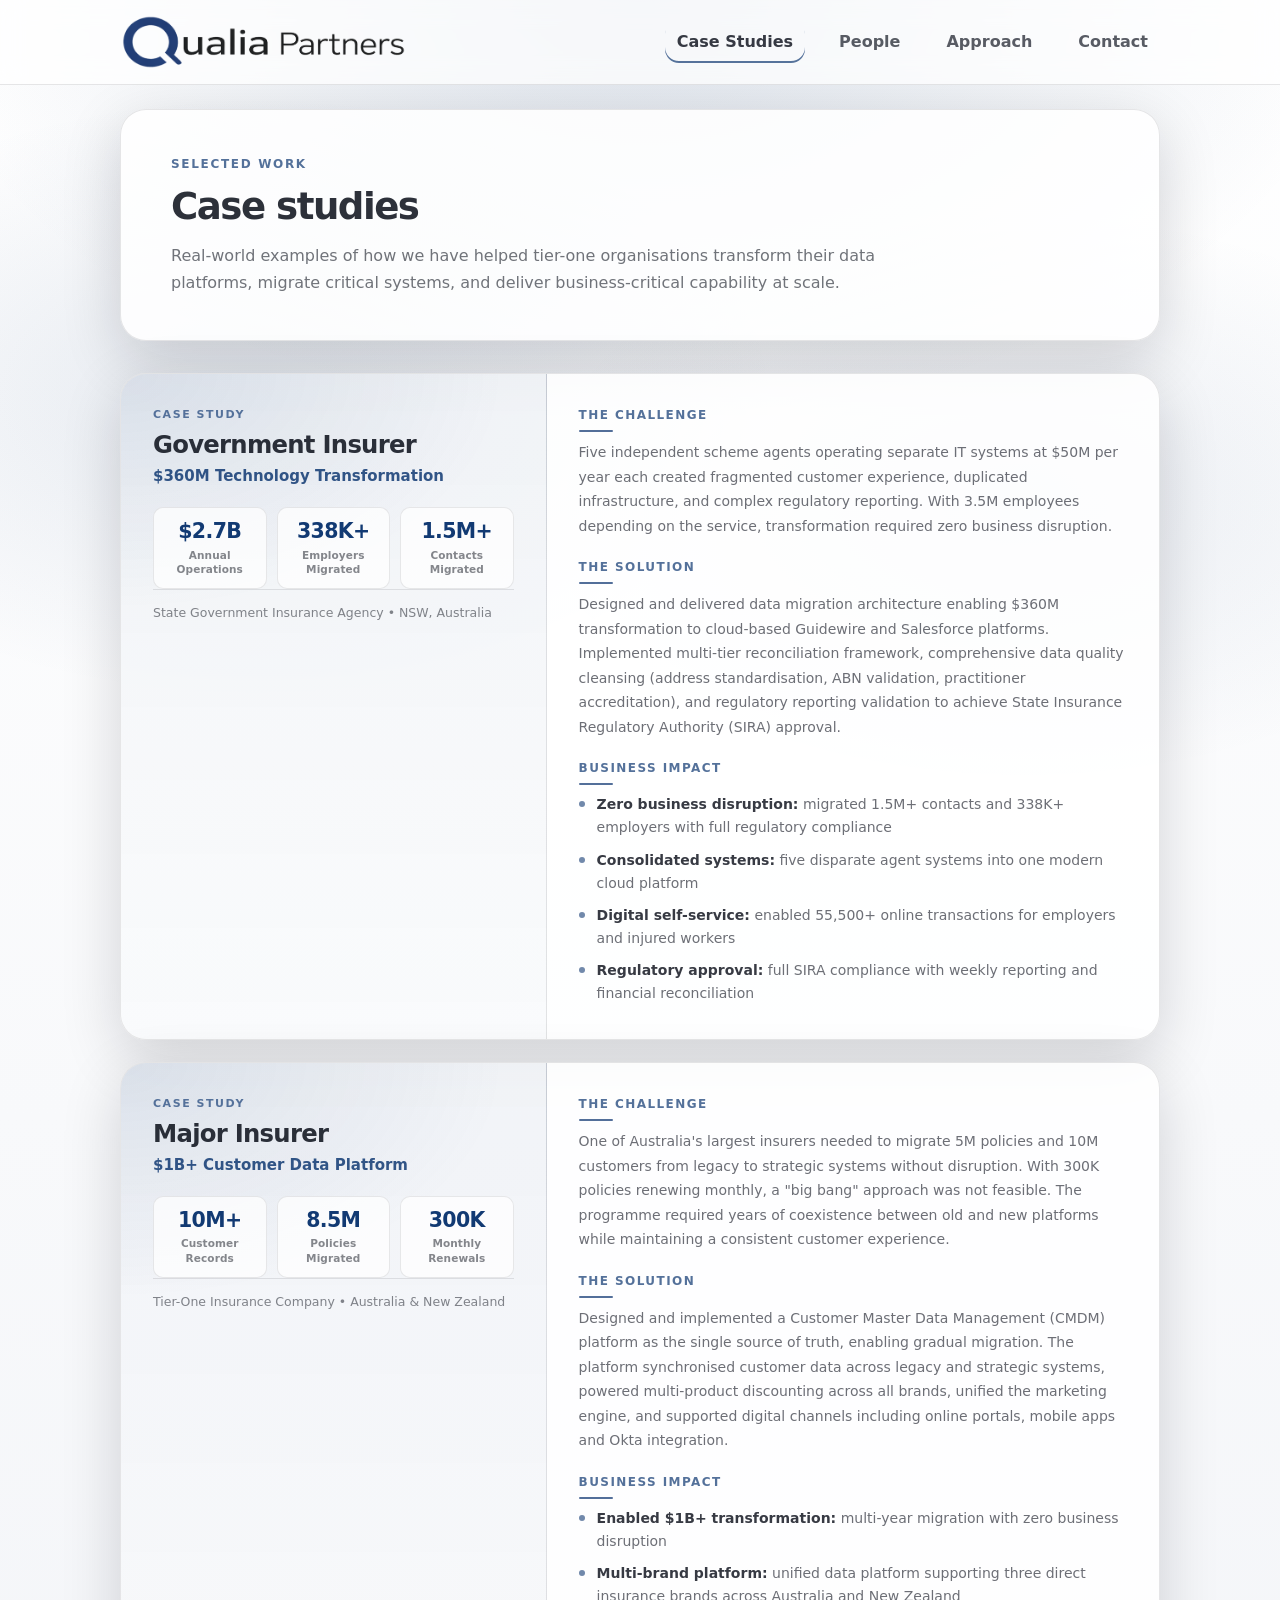
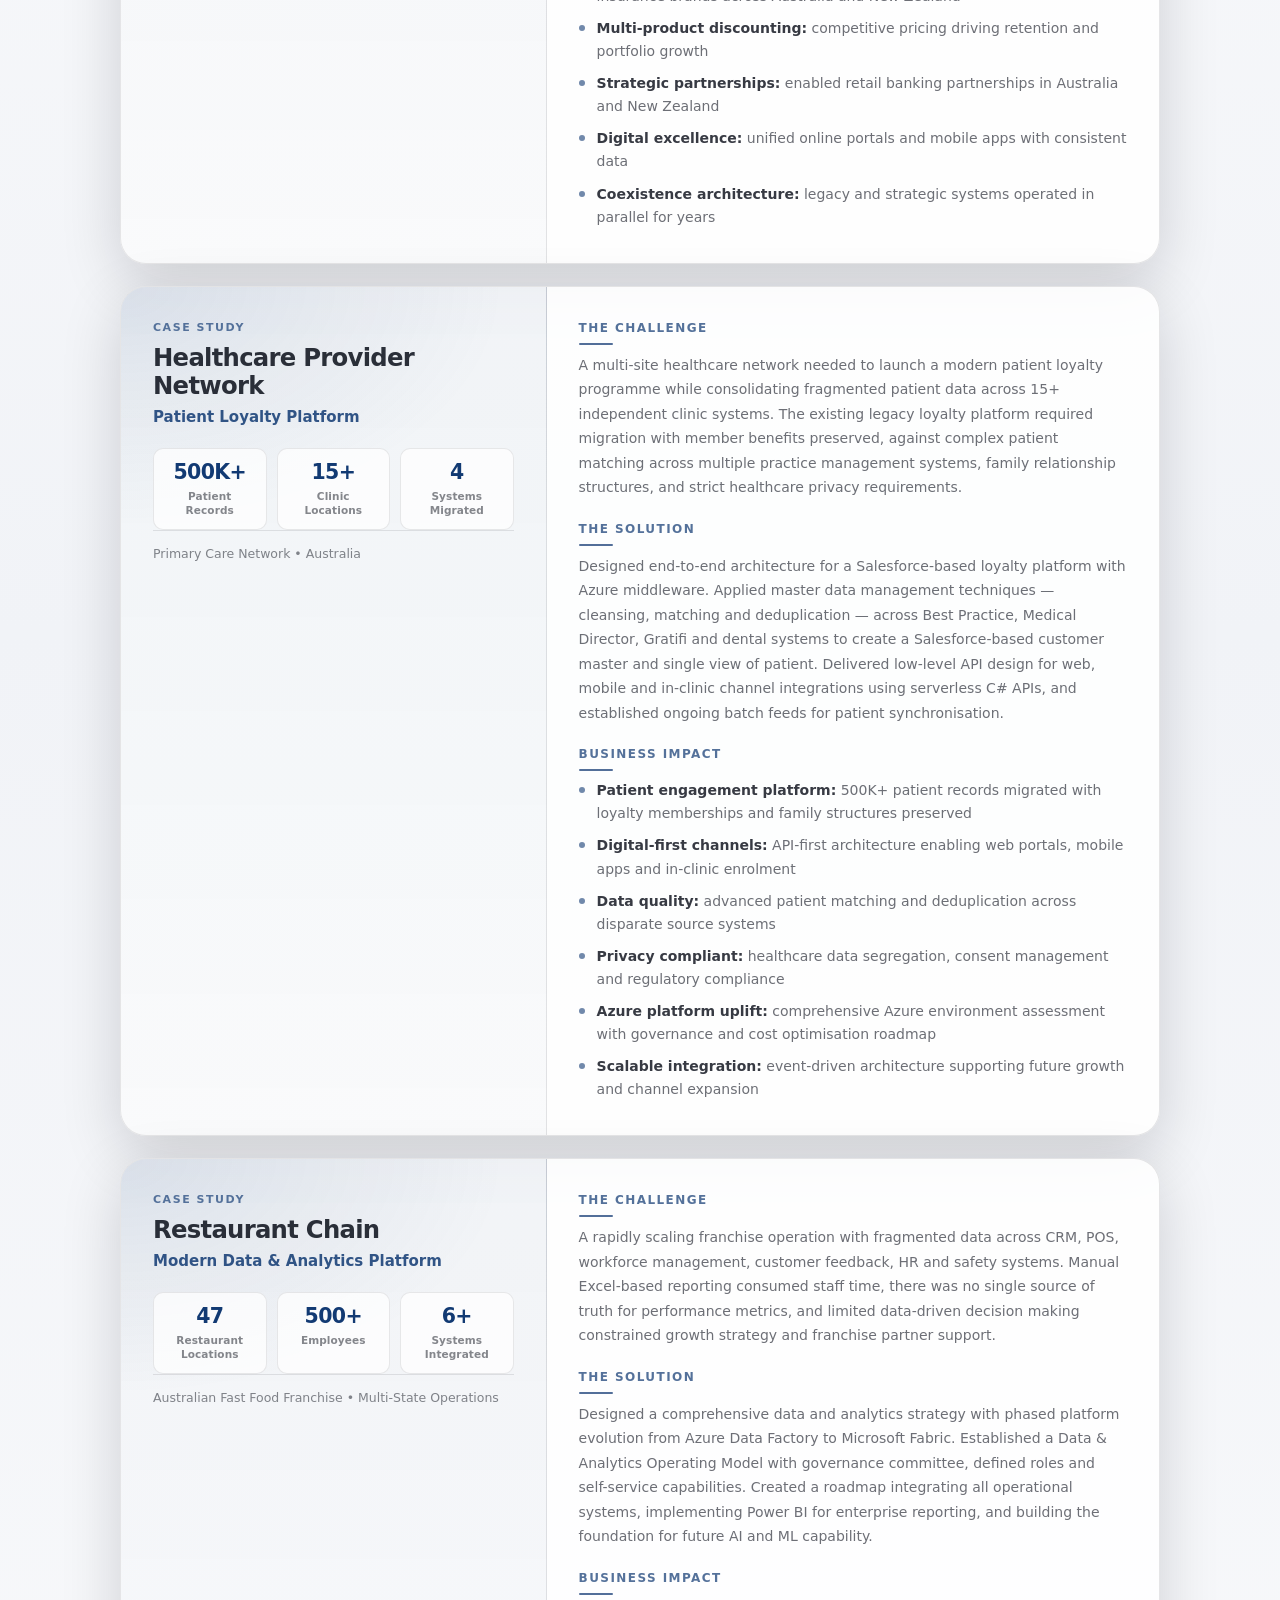
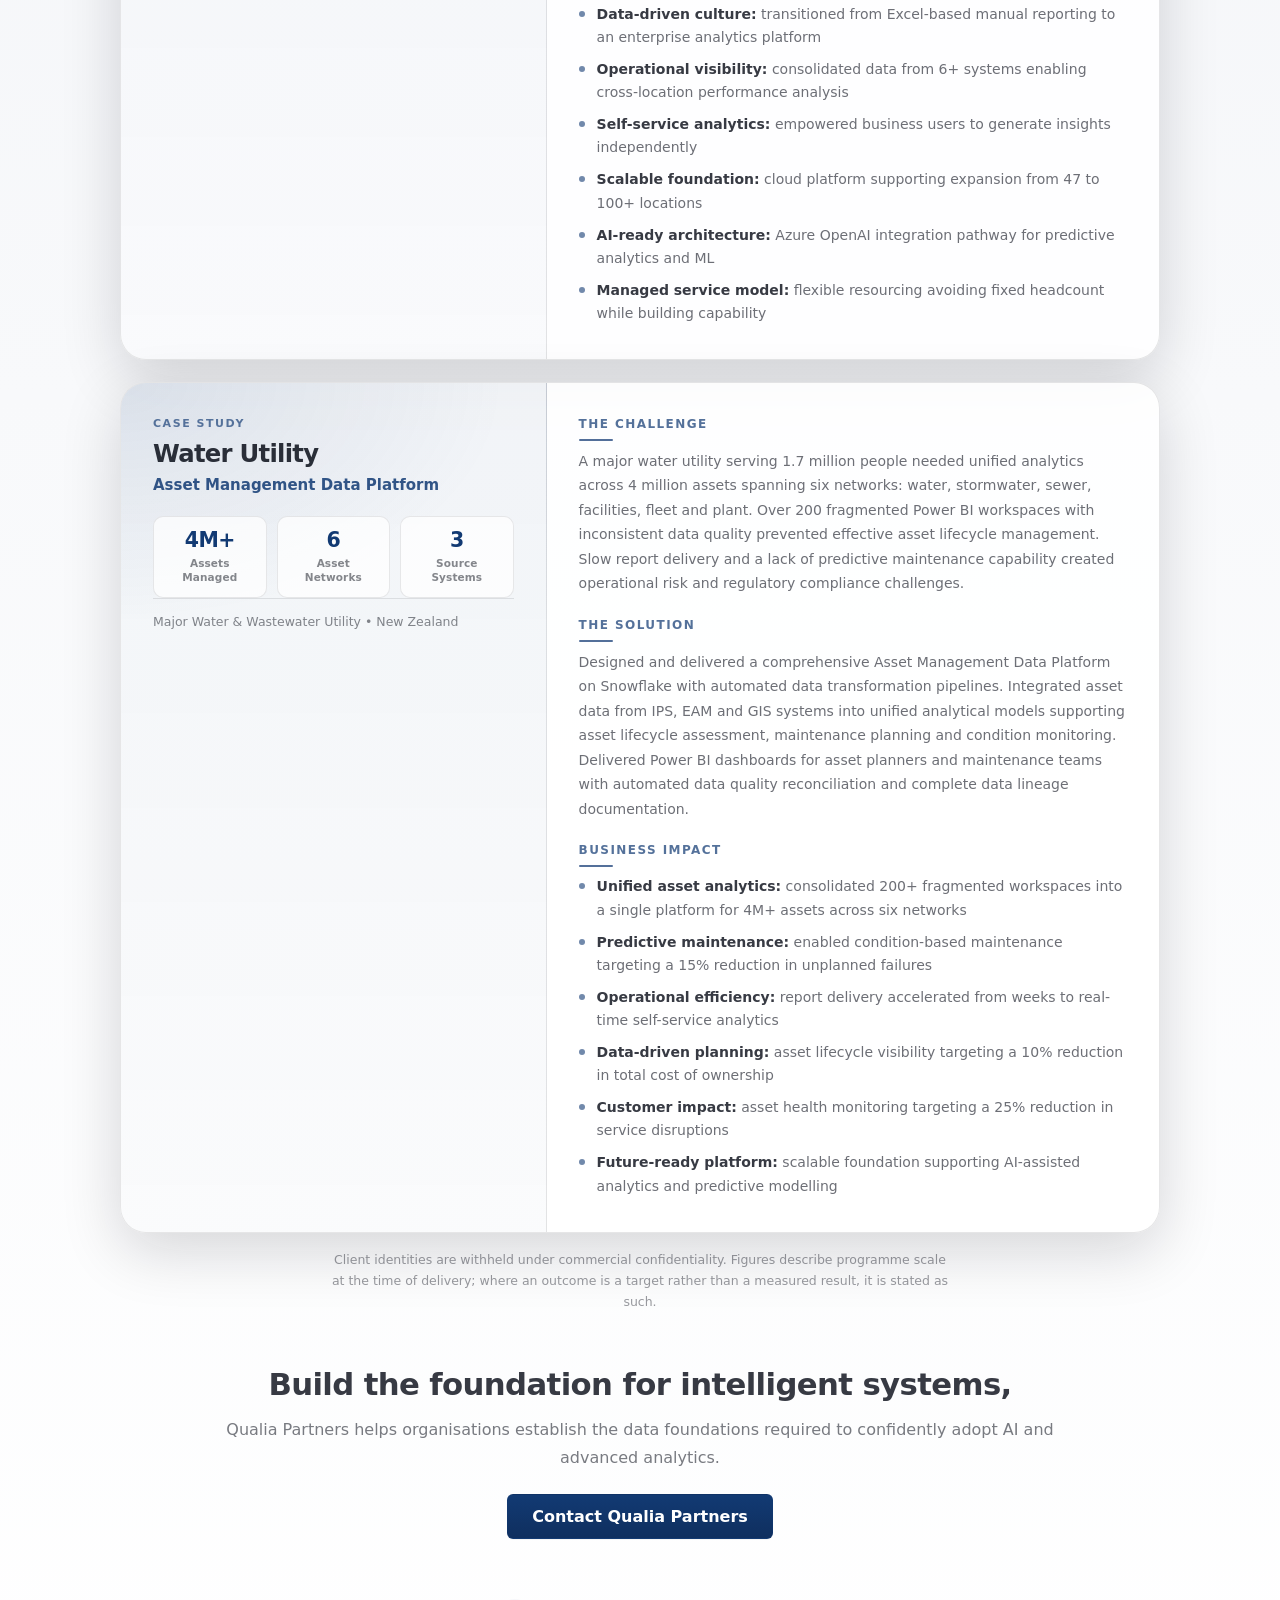
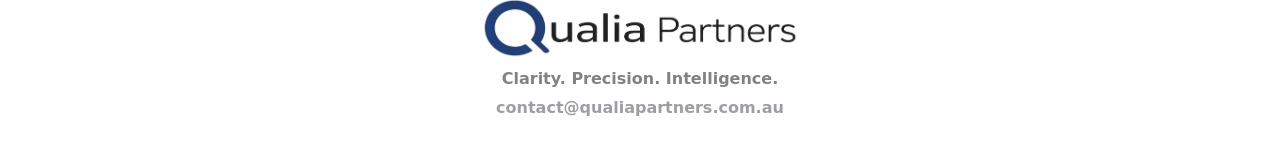
==== commit 500840cb: "Move people to its own page; trim the nav Nav drops Work and About, leaving Case Studies, People, Ap" ====
--- a/case-studies.html
+++ b/case-studies.html
@@ -21,11 +21,9 @@
       </a>
 
       <nav class="nav" aria-label="Primary">
-        <a href="./index.html#work">Work</a>
         <a class="nav-active" href="./case-studies.html" aria-current="page">Case Studies</a>
-        <a href="./index.html#people">People</a>
+        <a href="./people.html">People</a>
         <a href="./index.html#approach">Approach</a>
-        <a href="./index.html#about">About</a>
         <a href="./index.html#contact">Contact</a>
       </nav>
 
--- a/style.css
+++ b/style.css
@@ -197,7 +197,6 @@
   font-size:11.5px;font-weight:750;letter-spacing:0.14em;text-transform:uppercase;color:rgba(18,58,115,0.68);
 }
 .group-label:after{content:"";flex:1;height:1px;background:var(--line);}
-.group-note{margin:-8px 0 16px;font-size:13px;line-height:1.65;color:rgba(11,15,26,0.45);max-width:70ch;}
 
 .people-grid{display:grid;grid-template-columns:repeat(2,1fr);gap:16px;}
 
@@ -245,3 +244,24 @@
   user-select:none;
 }
 @media (max-width:560px){ .person-initials{width:88px;height:88px;font-size:24px;} }
+
+/* Signposts on the homepage */
+.signposts{padding:30px 0 6px;}
+.signposts-grid{display:grid;grid-template-columns:repeat(2,1fr);gap:18px;}
+.signpost{
+  display:block;
+  background:rgba(255,255,255,0.82);
+  border:1px solid rgba(11,15,26,0.10);
+  border-radius:14px;
+  box-shadow:0 8px 22px rgba(11,15,26,0.10);
+  padding:24px;
+  transition:box-shadow 0.15s,transform 0.15s,border-color 0.15s;
+}
+.signpost:hover{box-shadow:0 14px 34px rgba(11,15,26,0.14);transform:translateY(-2px);border-color:rgba(18,58,115,0.28);}
+.signpost:focus-visible{outline:2px solid var(--blue);outline-offset:2px;}
+.signpost-label{margin:0 0 8px;font-size:11px;font-weight:750;letter-spacing:0.14em;text-transform:uppercase;color:rgba(18,58,115,0.68);}
+.signpost h3{margin:0 0 10px;font-size:19px;font-weight:800;letter-spacing:-0.02em;line-height:1.2;color:rgba(11,15,26,0.84);}
+.signpost-text{margin:0 0 14px;font-size:13.5px;line-height:1.7;color:rgba(11,15,26,0.55);}
+.signpost-cta{display:inline-block;font-size:13px;font-weight:750;color:var(--blue);}
+
+@media (max-width:980px){ .signposts-grid{grid-template-columns:1fr;} }
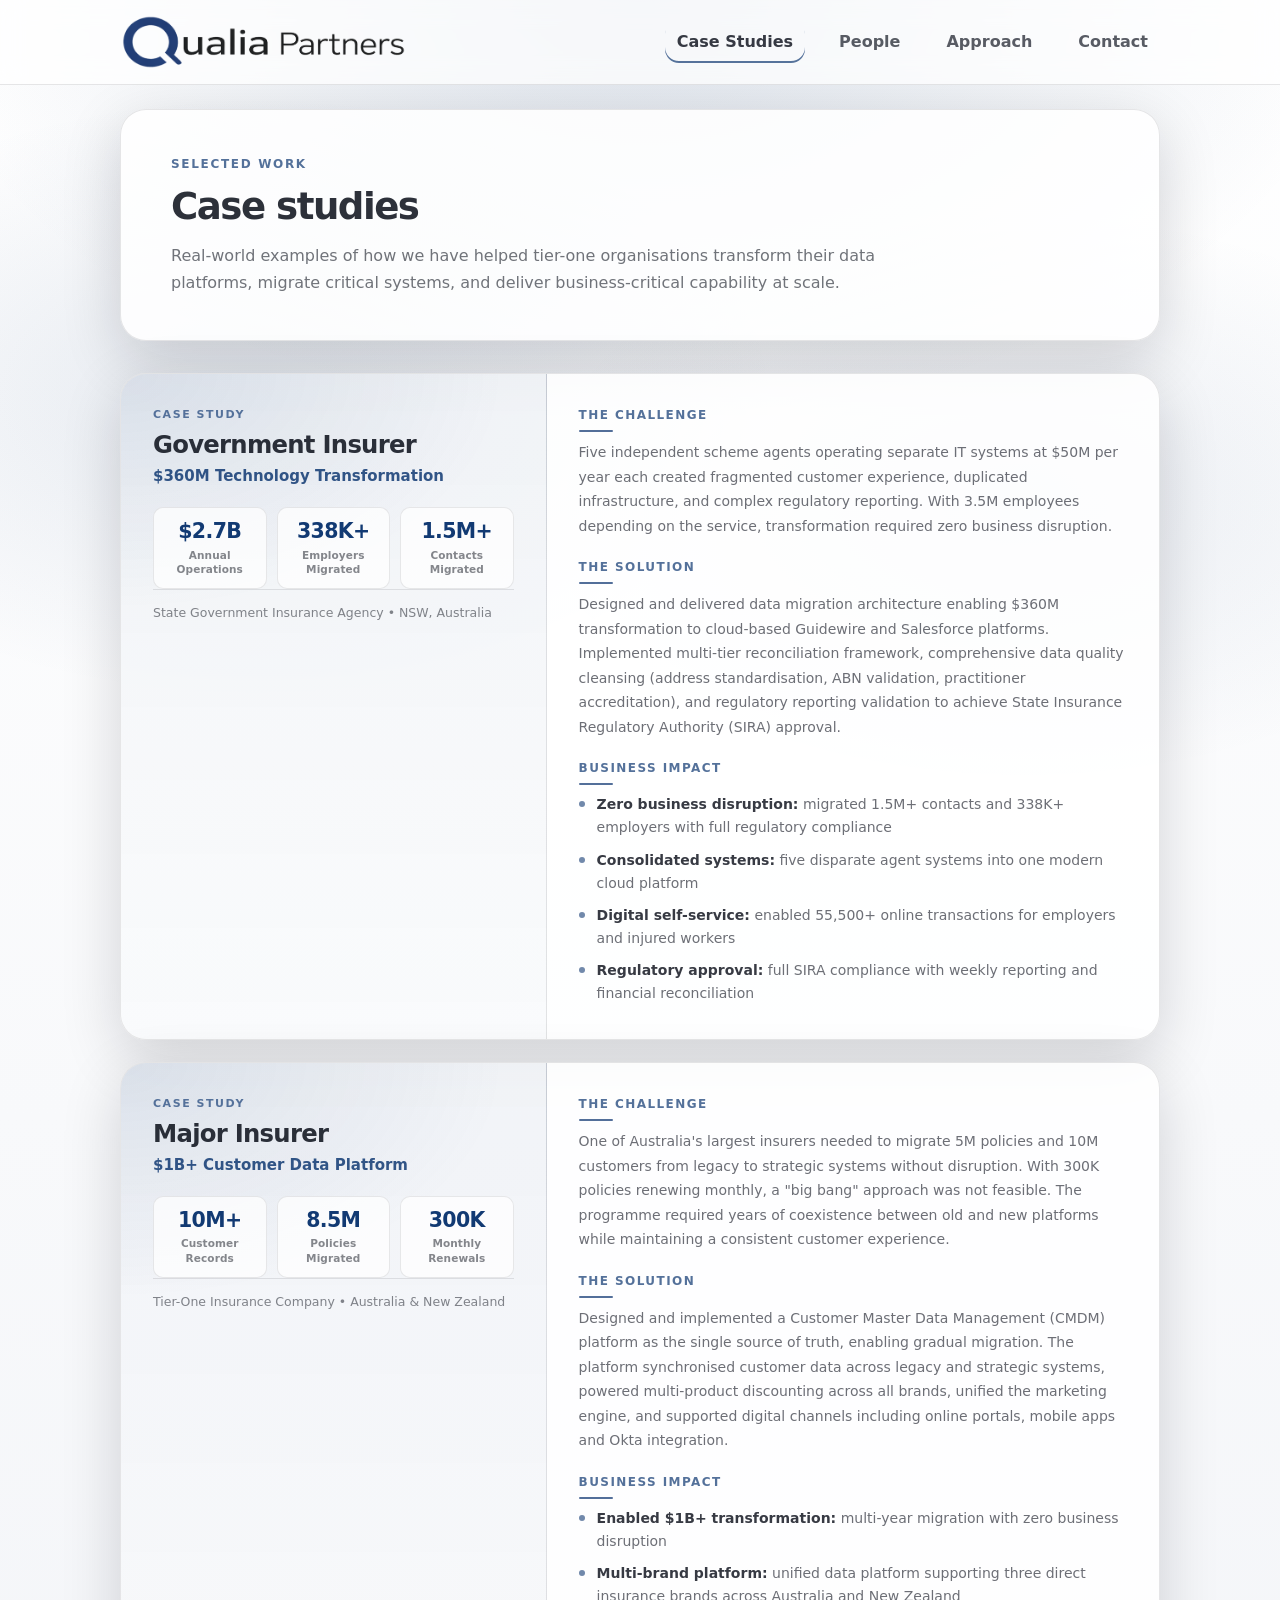
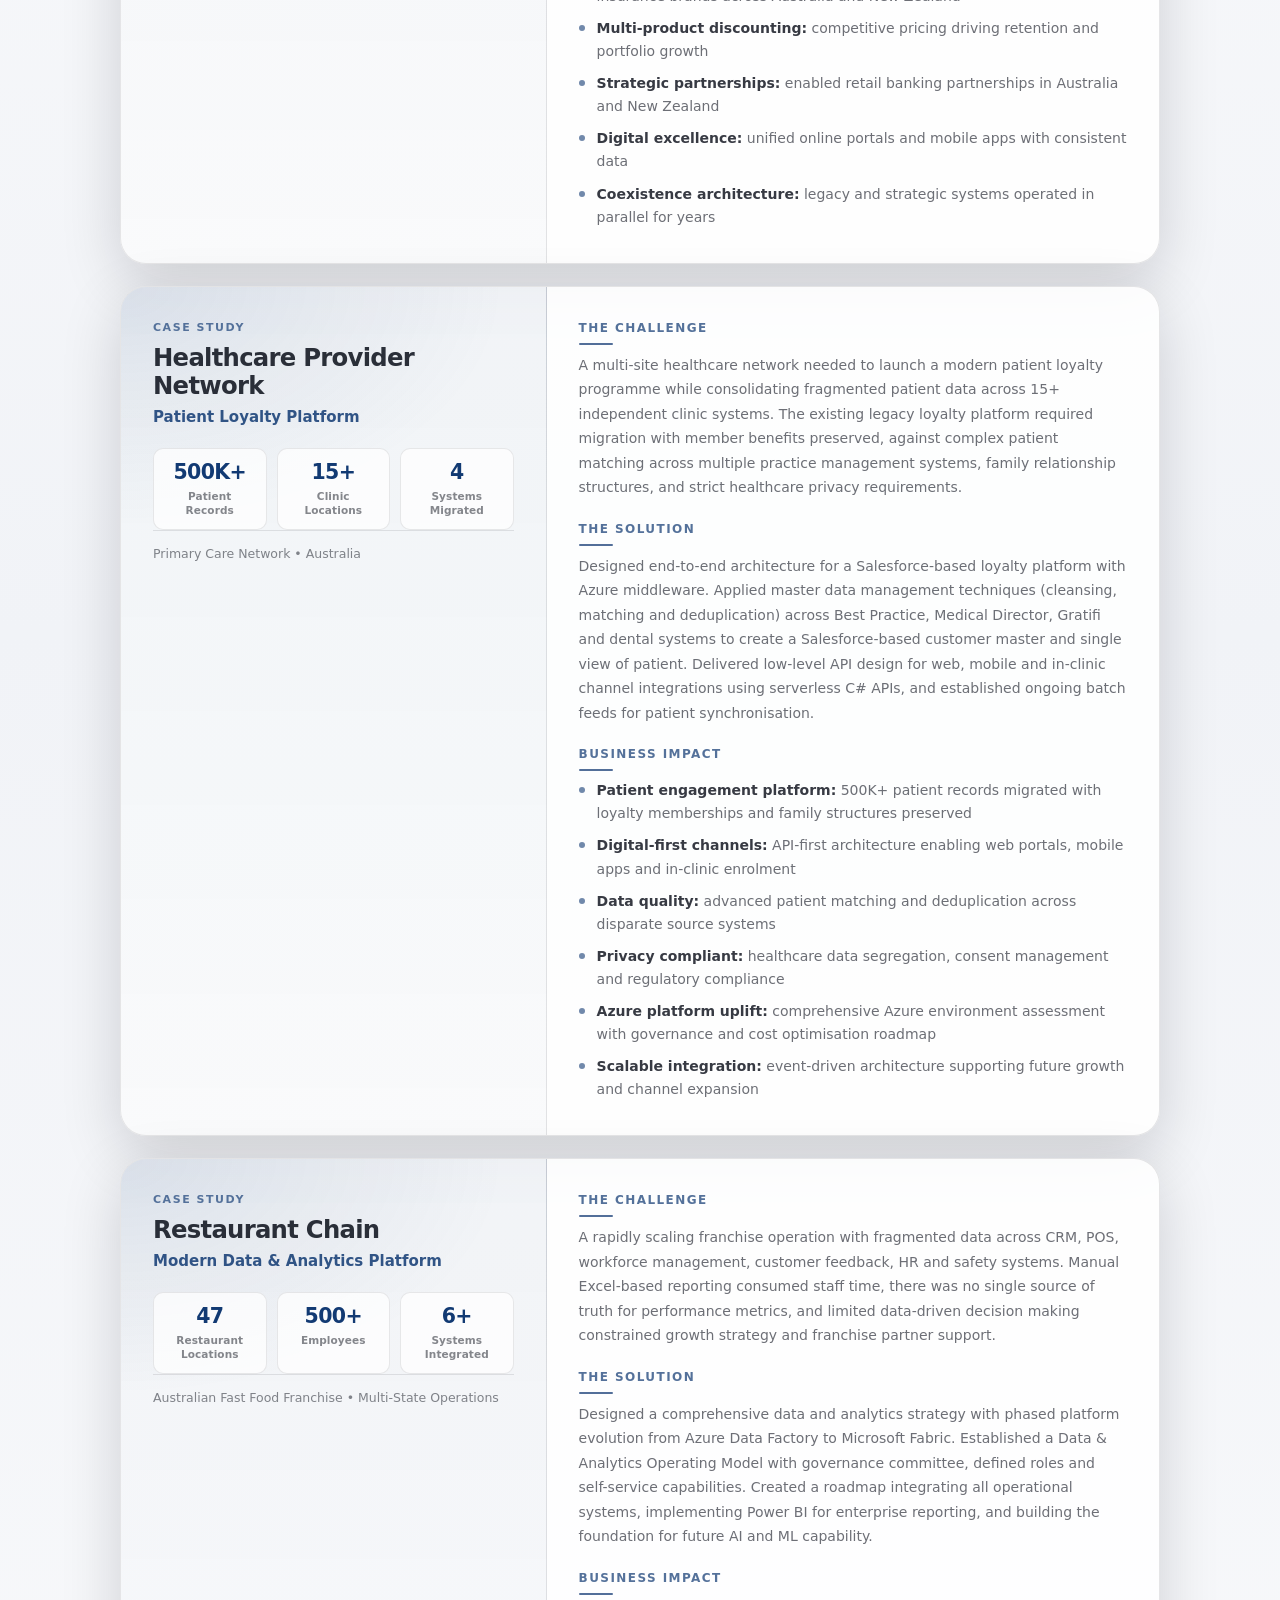
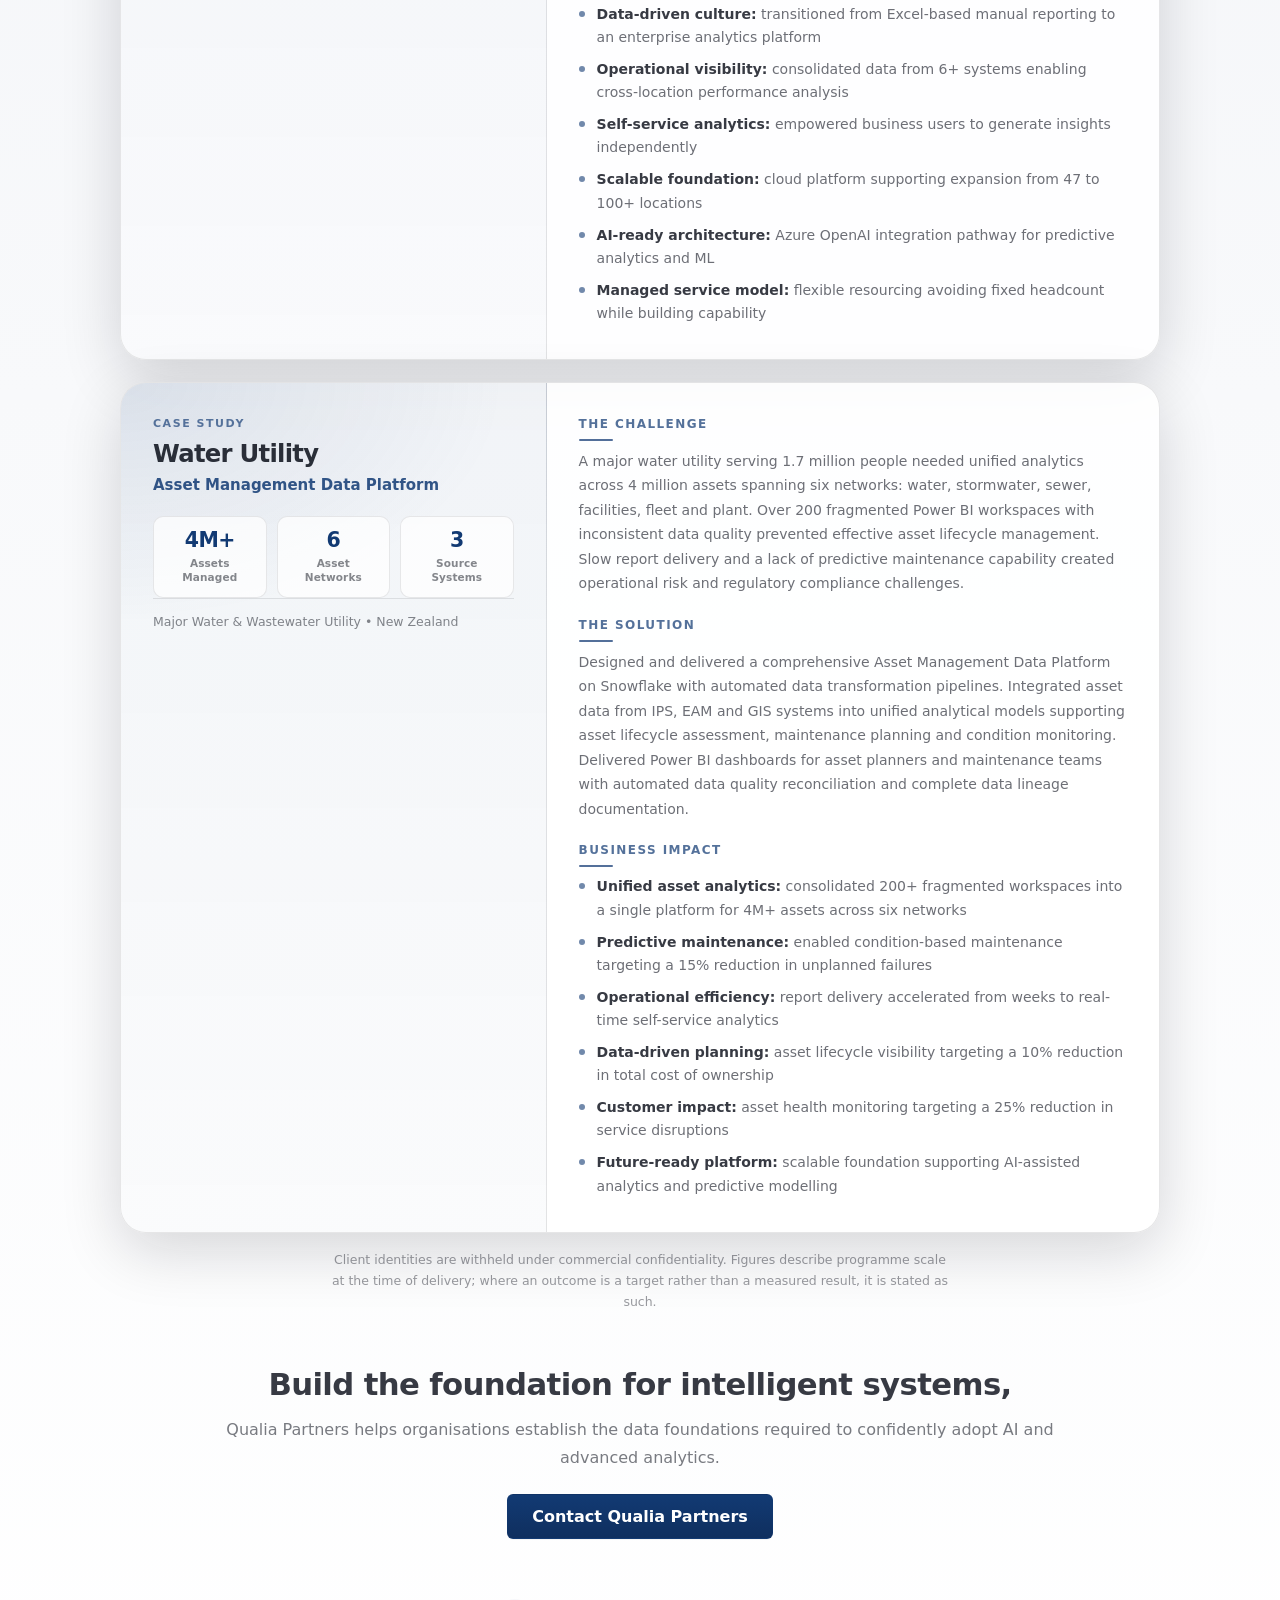
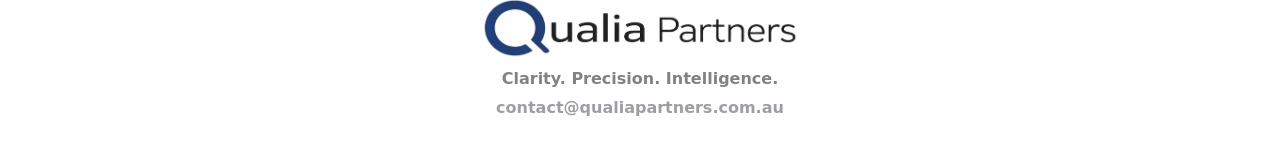
==== commit 3e41c640: "Rewrite bios in Stefan's voice; remove every em-dash The copy read as assistant prose. Rewritten pla" ====
--- a/case-studies.html
+++ b/case-studies.html
@@ -4,13 +4,13 @@
   <meta charset="UTF-8" />
   <meta name="viewport" content="width=device-width, initial-scale=1.0" />
   <meta name="description" content="Case studies from Qualia Partners: data platform, migration and master data programmes delivered for insurance, healthcare, hospitality and utility organisations." />
-  <meta property="og:title" content="Case Studies — Qualia Partners" />
+  <meta property="og:title" content="Case Studies | Qualia Partners" />
   <meta property="og:description" content="How we have helped tier-one organisations transform data platforms, migrate critical systems, and deliver business-critical capability at scale." />
   <meta property="og:type" content="website" />
   <meta property="og:url" content="https://qualiapartners.com.au/case-studies.html" />
   <link rel="icon" href="./assets/favicon-32.png" type="image/png" sizes="32x32" />
   <link rel="apple-touch-icon" href="./assets/favicon.png" />
-  <title>Case Studies — Qualia Partners</title>
+  <title>Case Studies | Qualia Partners</title>
   <link rel="stylesheet" href="./style.css" />
 </head>
 <body>
@@ -138,7 +138,7 @@
             </div>
             <div class="block">
               <h3>The Solution</h3>
-              <p>Designed end-to-end architecture for a Salesforce-based loyalty platform with Azure middleware. Applied master data management techniques &mdash; cleansing, matching and deduplication &mdash; across Best Practice, Medical Director, Gratifi and dental systems to create a Salesforce-based customer master and single view of patient. Delivered low-level API design for web, mobile and in-clinic channel integrations using serverless C# APIs, and established ongoing batch feeds for patient synchronisation.</p>
+              <p>Designed end-to-end architecture for a Salesforce-based loyalty platform with Azure middleware. Applied master data management techniques (cleansing, matching and deduplication) across Best Practice, Medical Director, Gratifi and dental systems to create a Salesforce-based customer master and single view of patient. Delivered low-level API design for web, mobile and in-clinic channel integrations using serverless C# APIs, and established ongoing batch feeds for patient synchronisation.</p>
             </div>
             <div class="block">
               <h3>Business Impact</h3>
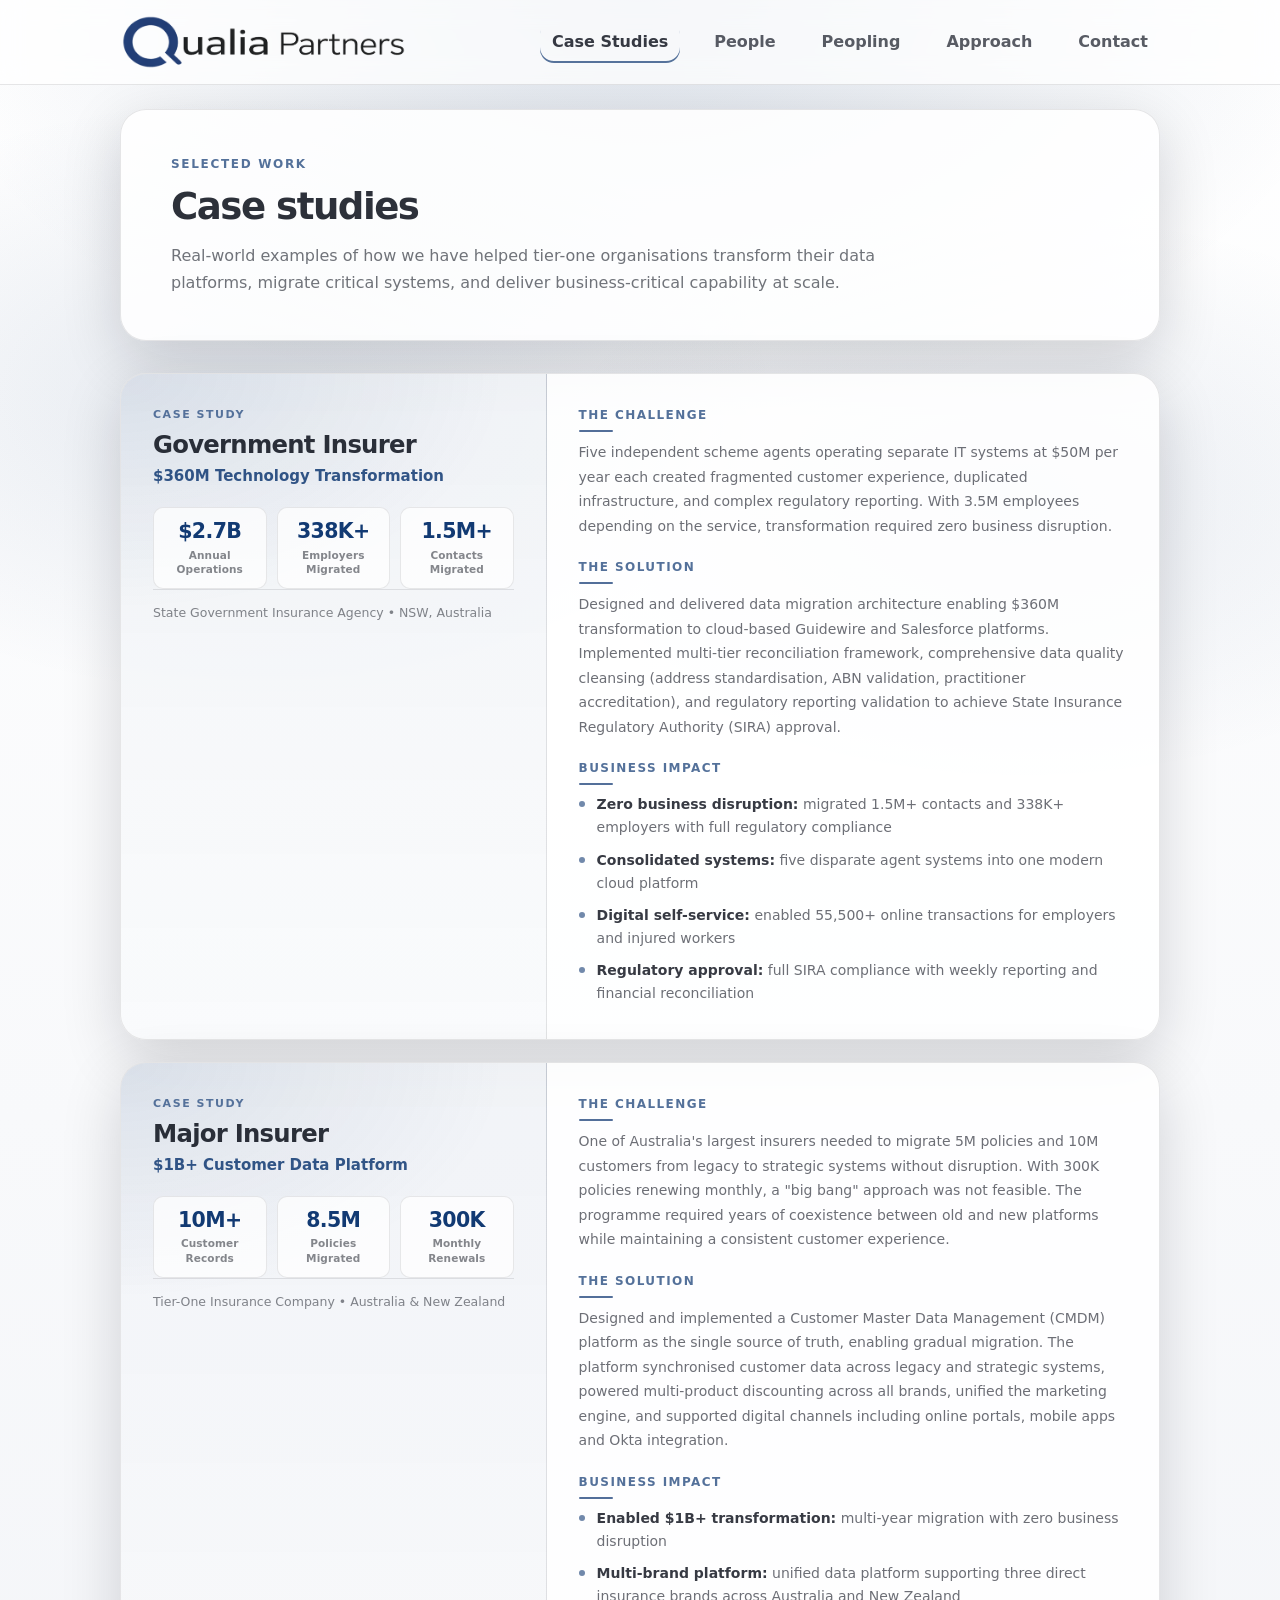
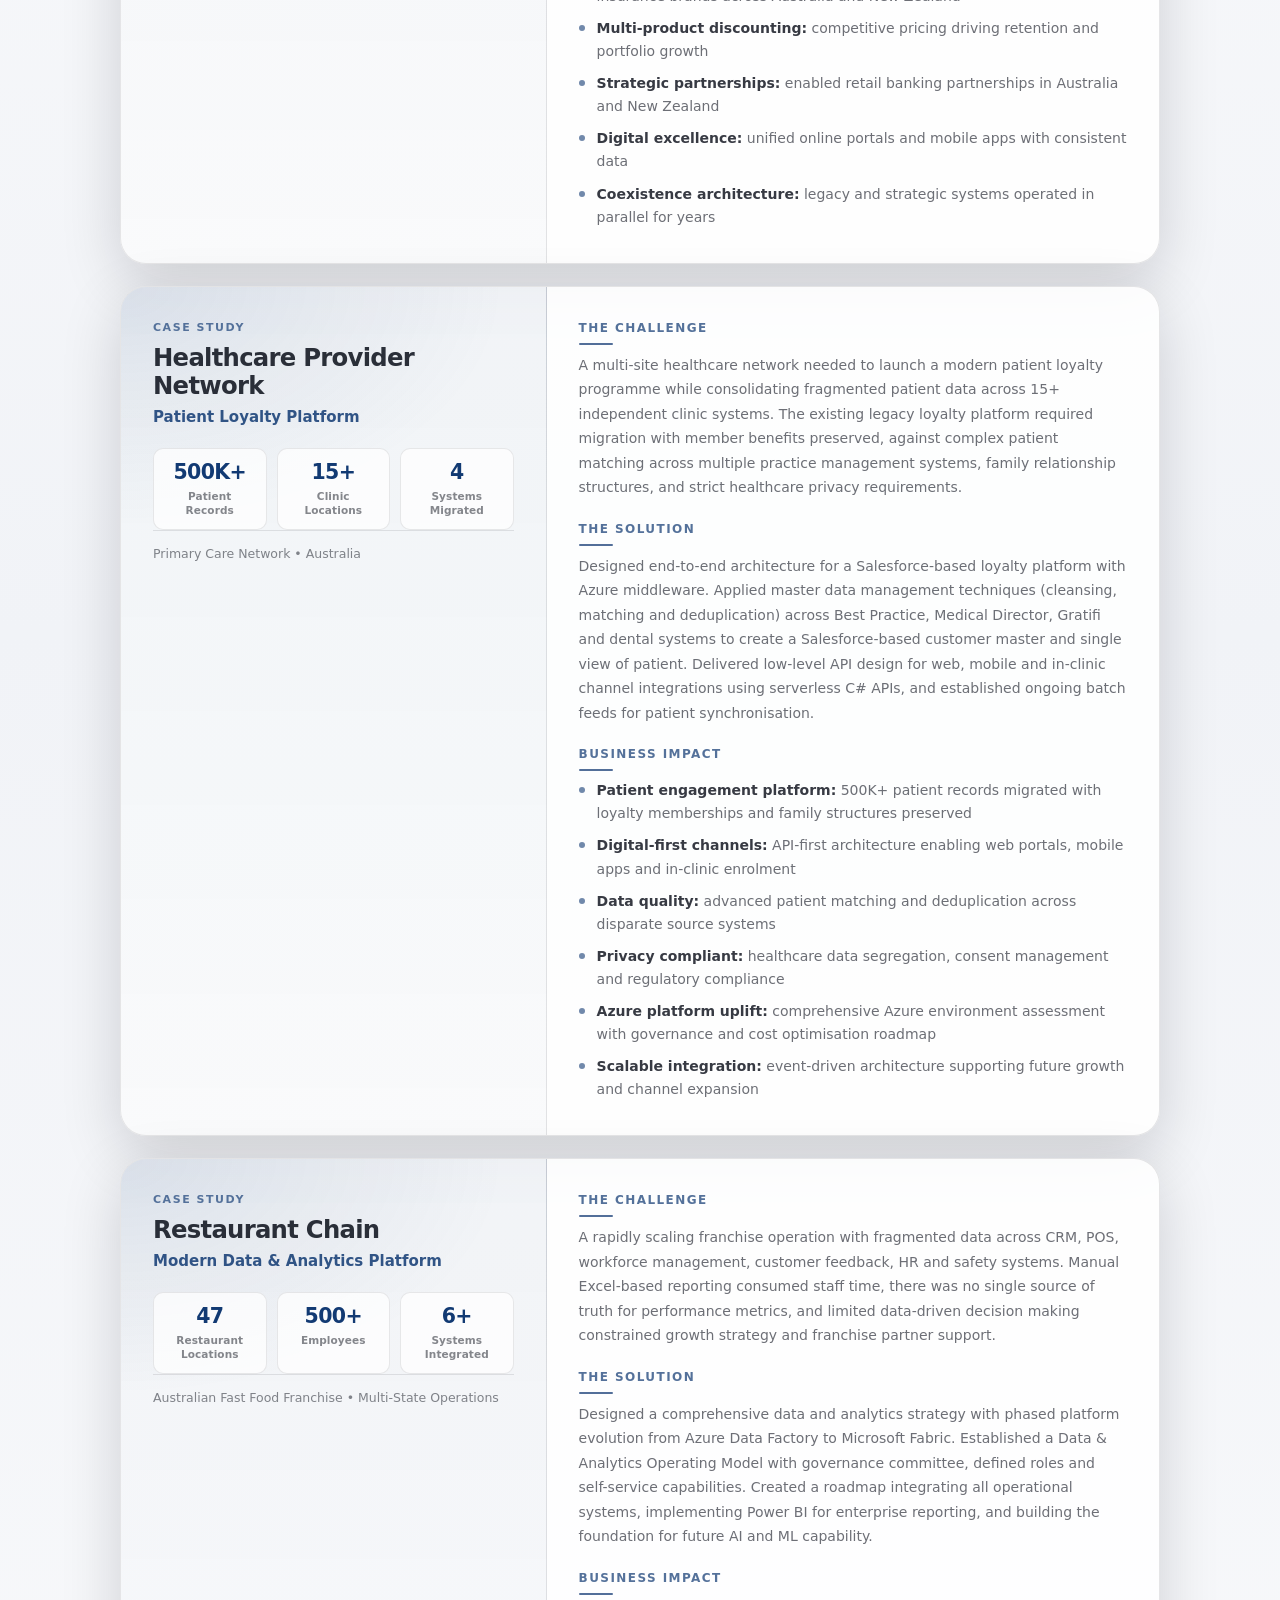
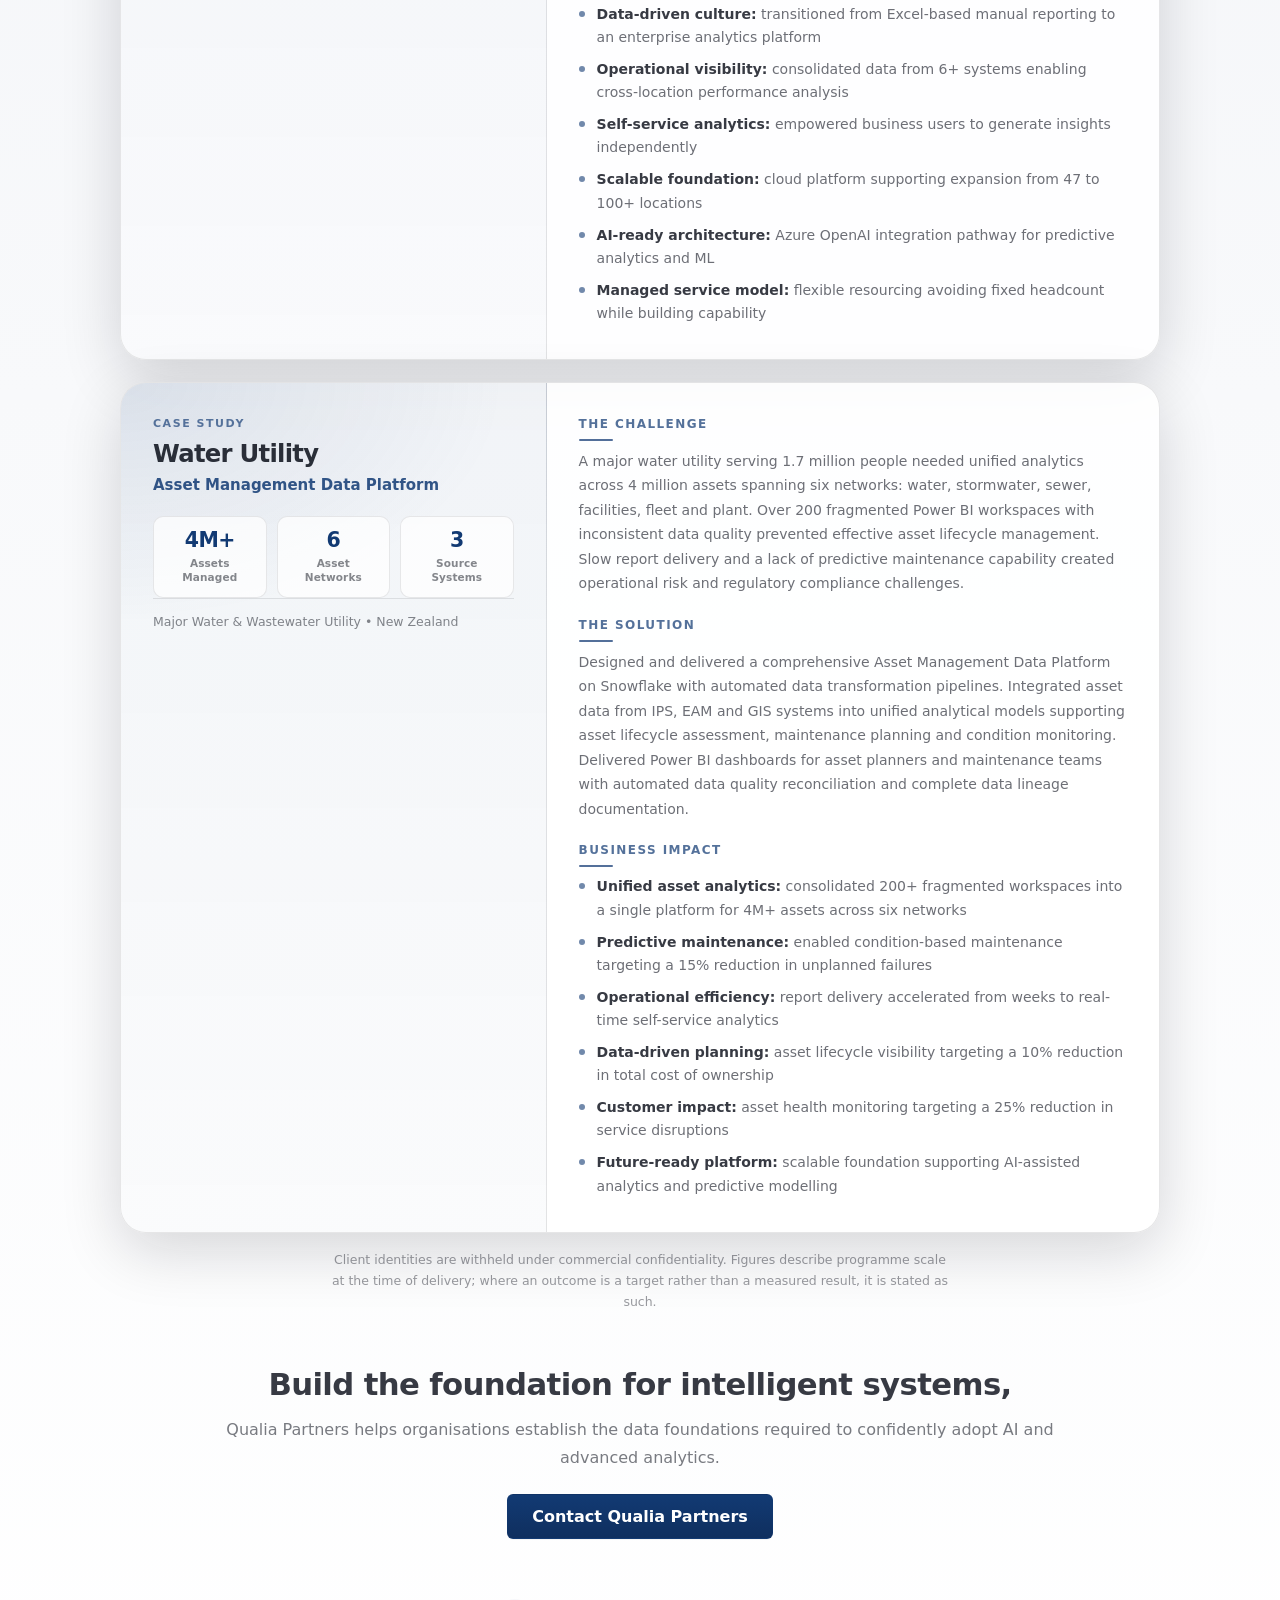
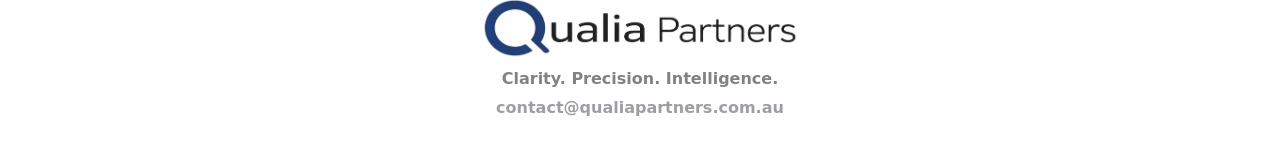
==== commit ee4b8dab: "Publish Peopling on Qualia with automatic manuscript builds" ====
--- a/case-studies.html
+++ b/case-studies.html
@@ -23,6 +23,7 @@
       <nav class="nav" aria-label="Primary">
         <a class="nav-active" href="./case-studies.html" aria-current="page">Case Studies</a>
         <a href="./people.html">People</a>
+        <a href="./peopling/">Peopling</a>
         <a href="./index.html#approach">Approach</a>
         <a href="./index.html#contact">Contact</a>
       </nav>
--- a/style.css
+++ b/style.css
@@ -114,6 +114,7 @@
 .page-hero .eyebrow{margin:0 0 12px;font-size:12px;font-weight:750;letter-spacing:0.14em;text-transform:uppercase;color:rgba(18,58,115,0.72);}
 .page-hero h1{margin:0 0 14px;font-size:clamp(30px,2.9vw,46px);line-height:1.12;letter-spacing:-0.04em;font-weight:800;color:rgba(11,15,26,0.86);}
 .page-hero p{margin:0;max-width:70ch;color:var(--muted);font-size:16px;line-height:1.7;}
+.people-hero h1{font-size:clamp(28px,2.2vw,36px);letter-spacing:-0.025em;}
 
 /* Case list */
 .cases{padding:26px 0 10px;}
